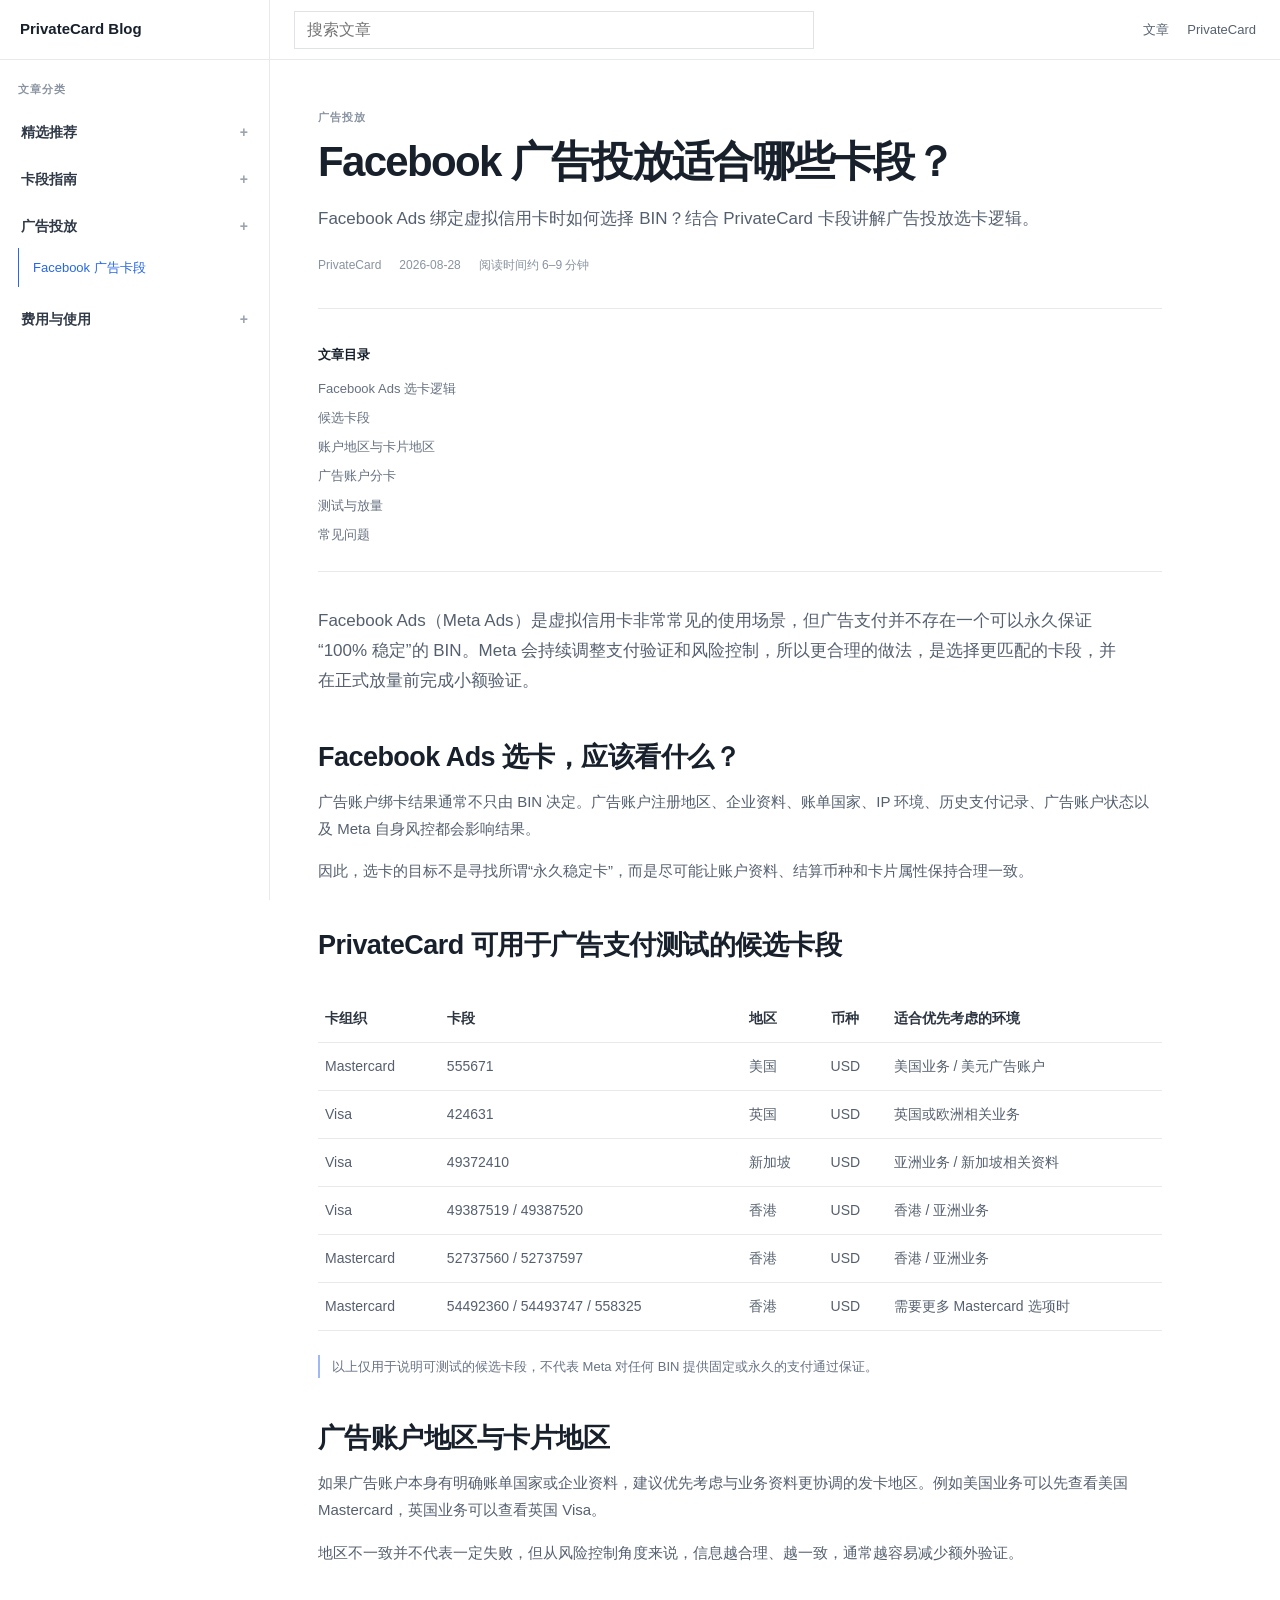
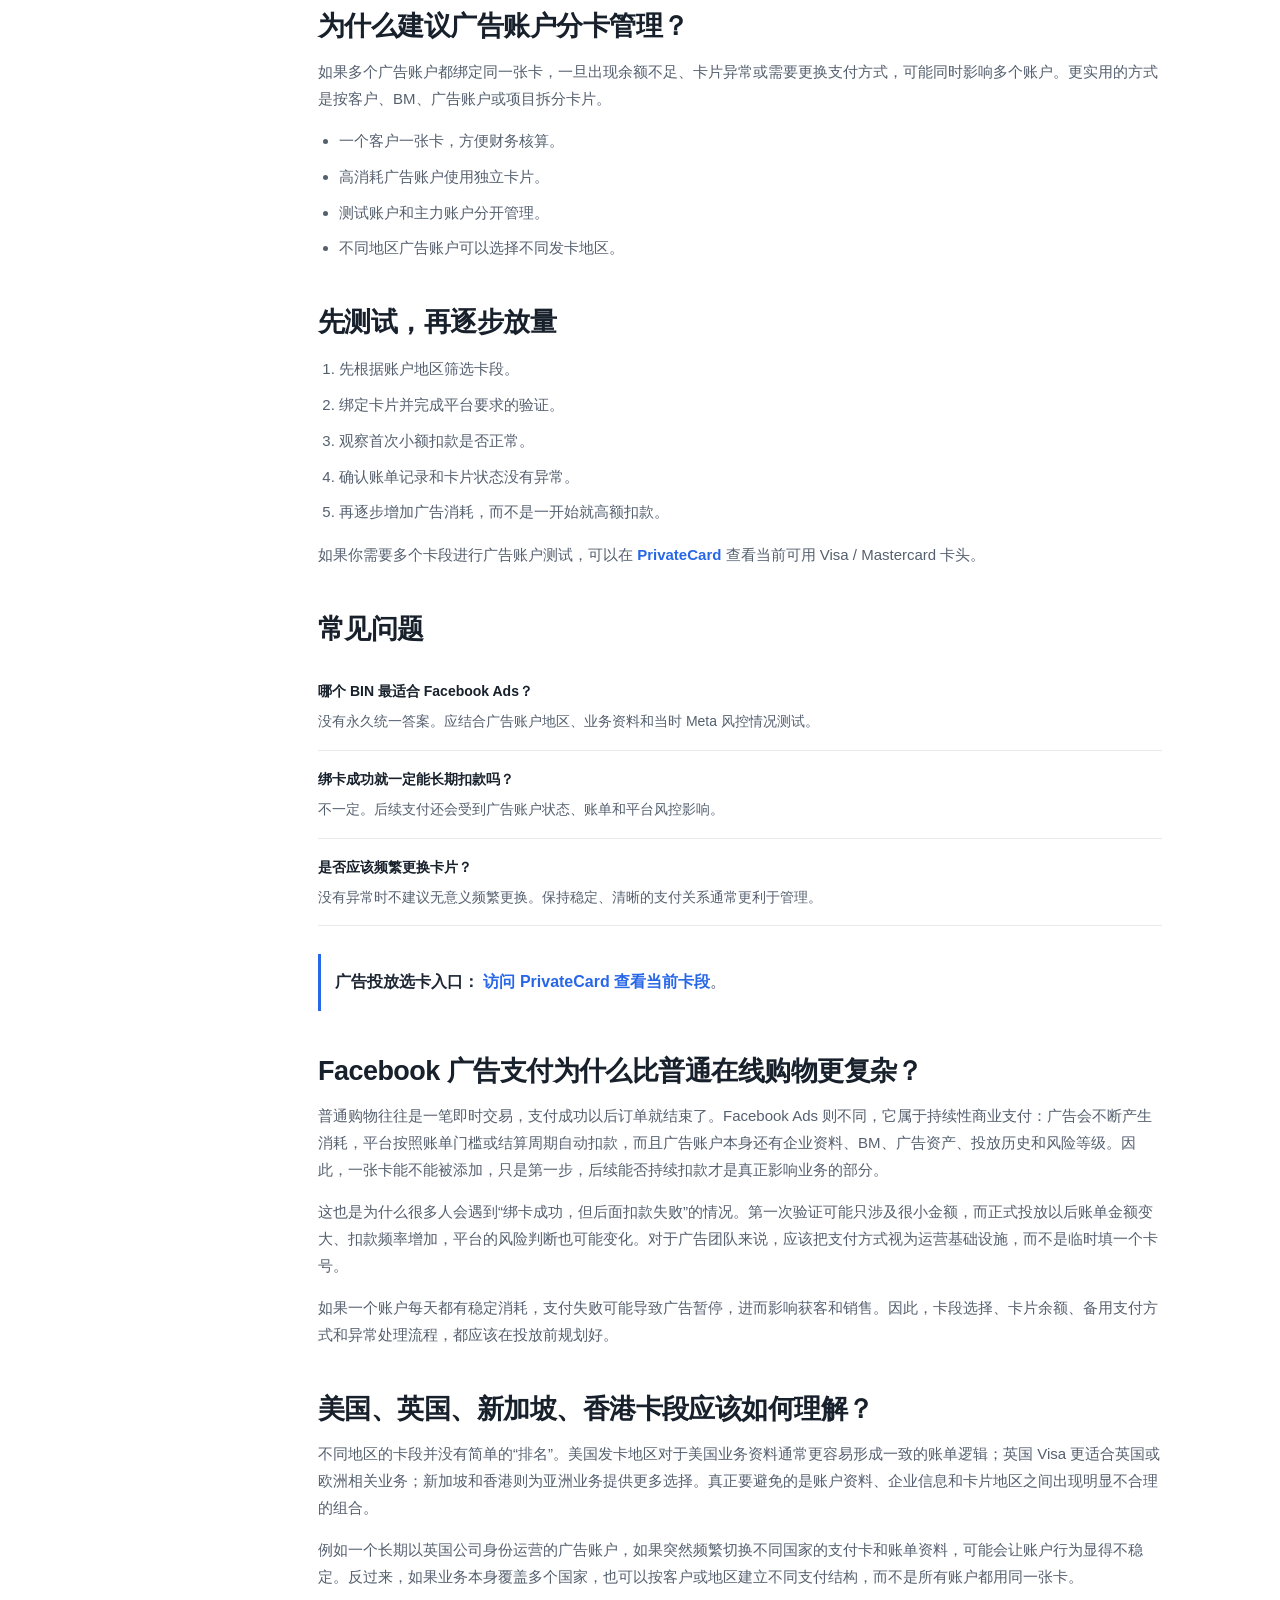
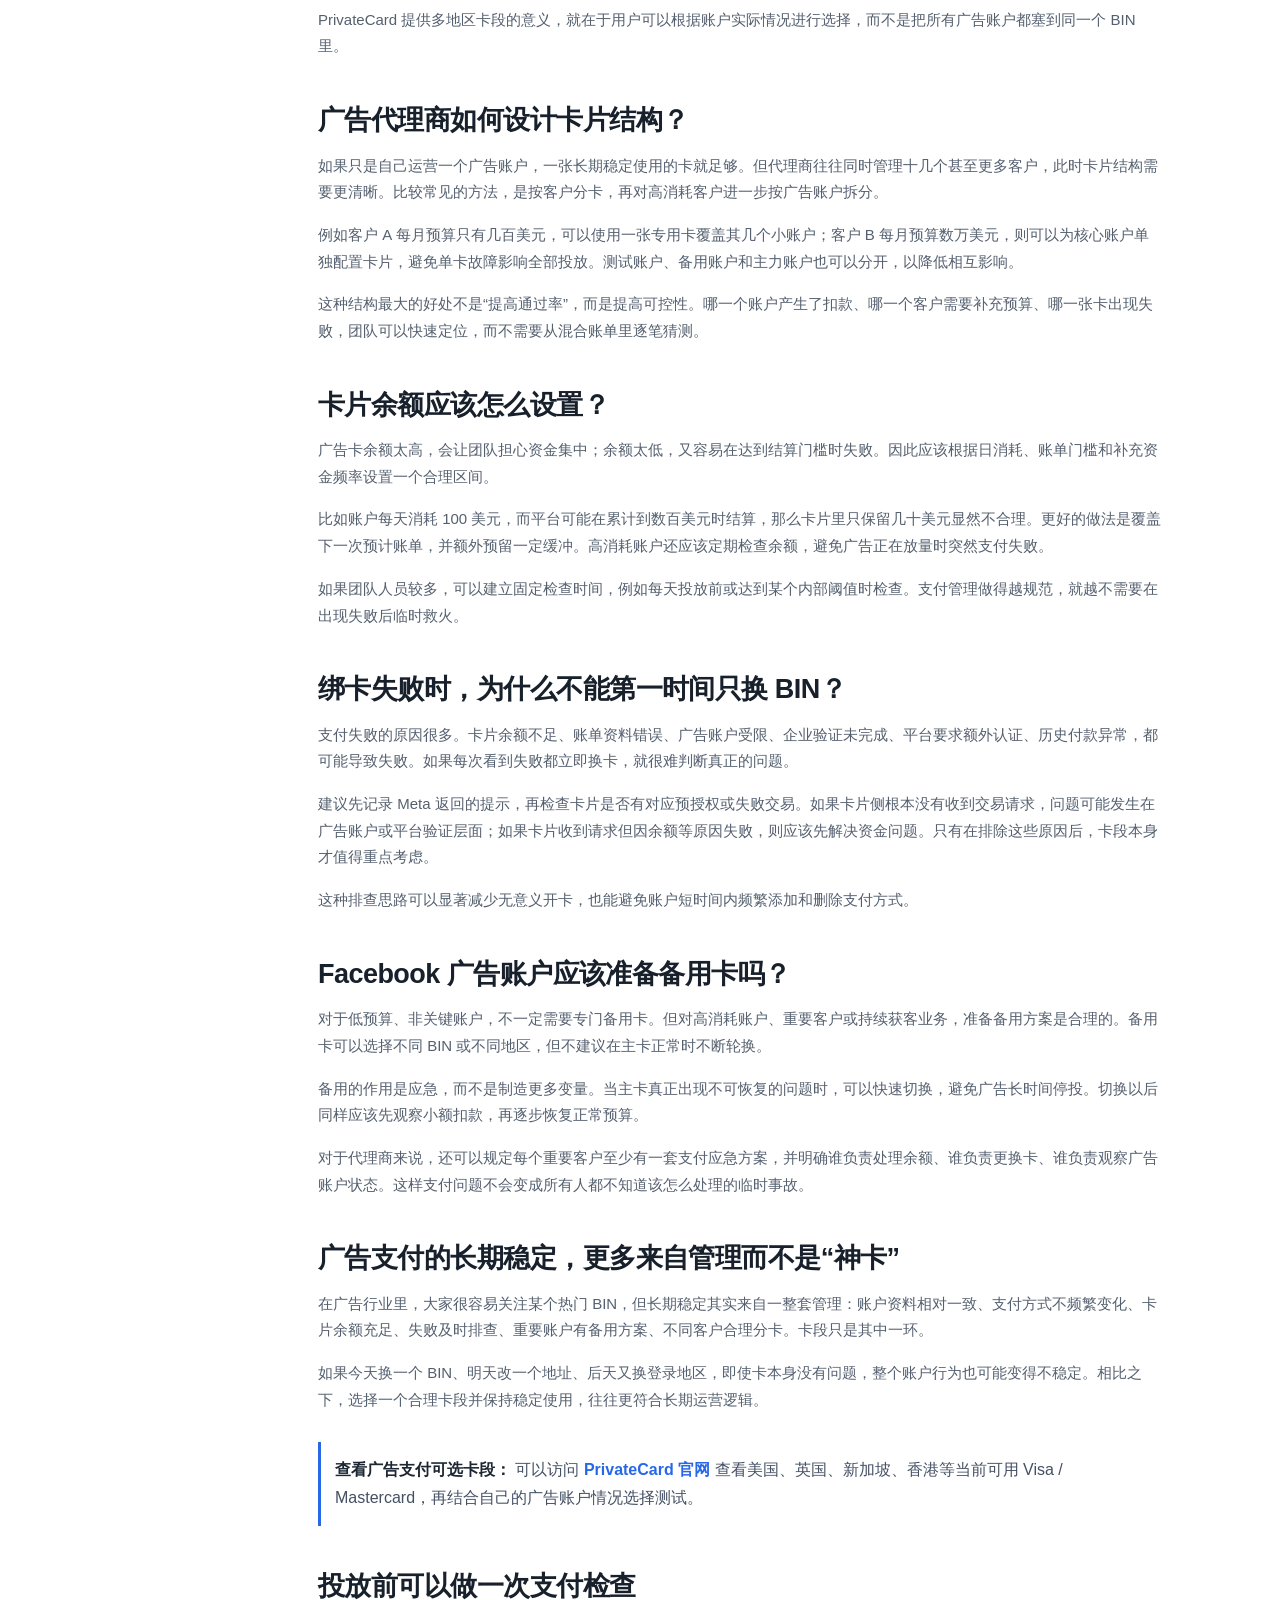
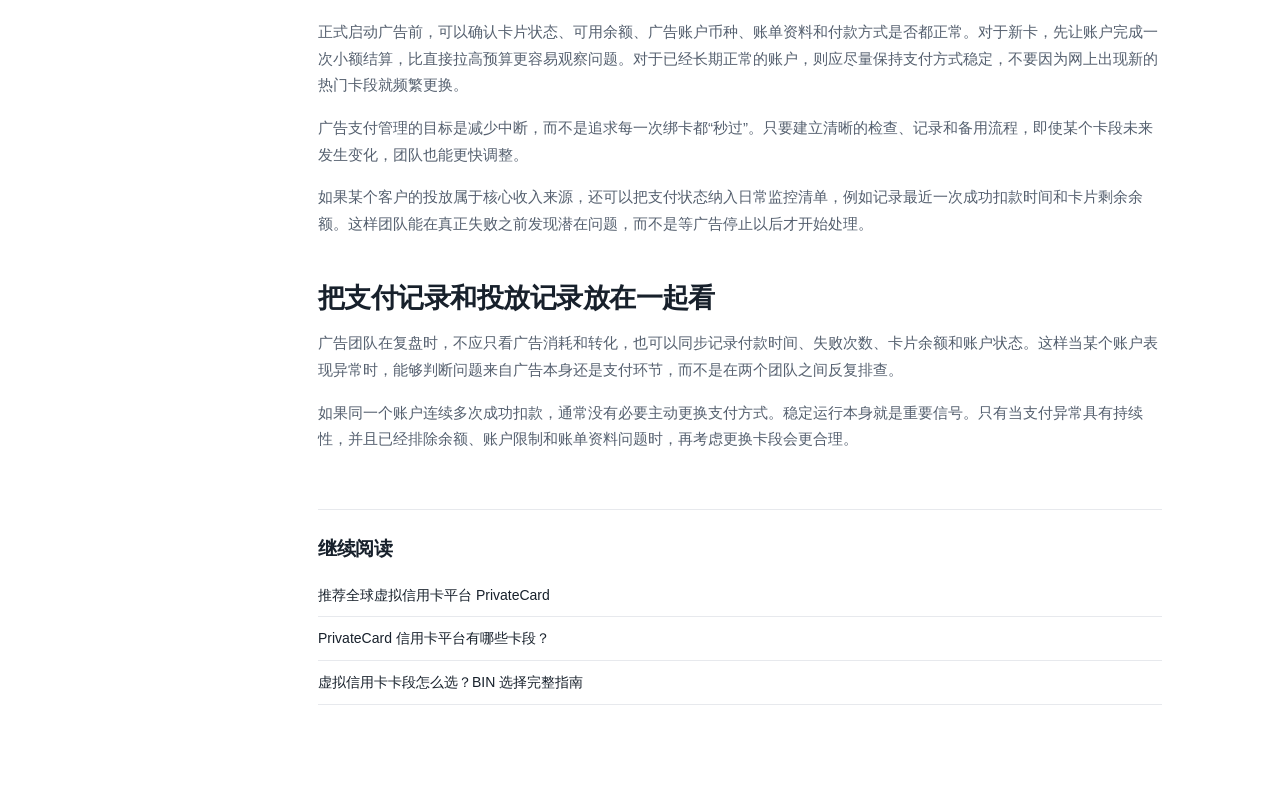
==== facebook-ads-bins.html @ 5c1c977c "Add files via upload" ====
<!doctype html><html lang="zh-CN"><head><meta charset="utf-8"><meta name="viewport" content="width=device-width,initial-scale=1"><title>Facebook 广告投放适合哪些虚拟信用卡卡段？Meta Ads BIN 选择指南</title><meta name="description" content="Facebook Ads 绑定虚拟信用卡如何选 BIN？从广告账户地区、发卡地区、币种、分卡管理与测试流程介绍 PrivateCard 候选卡段。">
  
  <meta name="robots" content="index,follow,max-image-preview:large,max-snippet:-1,max-video-preview:-1">
  <meta name="googlebot" content="index,follow,max-image-preview:large,max-snippet:-1,max-video-preview:-1">

  <link rel="canonical" href="https://privatecardshop.github.io/facebook-ads-bins.html">
  <link rel="alternate" hreflang="zh-CN" href="https://privatecardshop.github.io/facebook-ads-bins.html">
  <link rel="alternate" hreflang="x-default" href="https://privatecardshop.github.io/facebook-ads-bins.html">

  <link rel="icon" href="/favicon.svg" type="image/svg+xml">
  <link rel="shortcut icon" href="/favicon.svg" type="image/svg+xml">
  <link rel="manifest" href="/site.webmanifest">
  <meta name="theme-color" content="#2867e8">

  <meta property="og:locale" content="zh_CN">
  <meta property="og:type" content="article">
  <meta property="og:site_name" content="PrivateCard Blog">
  <meta property="og:title" content="Facebook 广告投放适合哪些虚拟信用卡卡段？Meta Ads BIN 选择指南">
  <meta property="og:description" content="Facebook Ads 绑定虚拟信用卡如何选 BIN？从广告账户地区、发卡地区、币种、分卡管理与测试流程介绍 PrivateCard 候选卡段。">
  <meta property="og:url" content="https://privatecardshop.github.io/facebook-ads-bins.html">
  <meta property="article:published_time" content="2026-08-28T08:00:00+08:00">
  <meta property="article:modified_time" content="2026-08-28T08:00:00+08:00">
  <meta property="article:author" content="PrivateCard">

  <meta name="twitter:card" content="summary">
  <meta name="twitter:title" content="Facebook 广告投放适合哪些虚拟信用卡卡段？Meta Ads BIN 选择指南">
  <meta name="twitter:description" content="Facebook Ads 绑定虚拟信用卡如何选 BIN？从广告账户地区、发卡地区、币种、分卡管理与测试流程介绍 PrivateCard 候选卡段。">

  <script type="application/ld+json">{"@context":"https://schema.org","@graph":[{"@type":"BlogPosting","@id":"https://privatecardshop.github.io/facebook-ads-bins.html#article","headline":"Facebook 广告投放适合哪些卡段？","description":"Facebook Ads 绑定虚拟信用卡如何选 BIN？从广告账户地区、发卡地区、币种、分卡管理与测试流程介绍 PrivateCard 候选卡段。","url":"https://privatecardshop.github.io/facebook-ads-bins.html","datePublished":"2026-08-28","dateModified":"2026-08-28","inLanguage":"zh-CN","mainEntityOfPage":{"@type":"WebPage","@id":"https://privatecardshop.github.io/facebook-ads-bins.html"},"author":{"@type":"Organization","name":"PrivateCard","url":"https://privatecard.shop/"},"publisher":{"@type":"Organization","name":"PrivateCard","url":"https://privatecard.shop/"},"isPartOf":{"@type":"Blog","name":"PrivateCard Blog","url":"https://privatecardshop.github.io/"}},{"@type":"BreadcrumbList","itemListElement":[{"@type":"ListItem","position":1,"name":"PrivateCard Blog","item":"https://privatecardshop.github.io/"},{"@type":"ListItem","position":2,"name":"Facebook 广告投放适合哪些卡段？","item":"https://privatecardshop.github.io/facebook-ads-bins.html"}]}]}</script>
  <link rel="stylesheet" href="styles.css"></head><body>
<header class="topbar"><div class="topbar-left"><button class="menu-btn" id="menuBtn" aria-label="打开菜单"><span></span><span></span><span></span></button><a class="brand" href="index.html">PrivateCard Blog</a></div><div class="topbar-search"><input id="searchInput" type="search" placeholder="搜索文章"></div><div class="topbar-right"><a href="index.html">文章</a><a href="https://privatecard.shop/" target="_blank" rel="noopener">PrivateCard</a></div></header>
<div class="layout"><aside class="sidebar" id="sidebar"><div class="sidebar-inner"><div class="sidebar-title">文章分类</div><nav><div class="nav-group"><button class="nav-toggle" type="button"><span>精选推荐</span><i>+</i></button><div class="nav-links"><a href="recommend-privatecard.html" class="nav-link">推荐 PrivateCard</a></div></div><div class="nav-group"><button class="nav-toggle" type="button"><span>卡段指南</span><i>+</i></button><div class="nav-links"><a href="privatecard-bins.html" class="nav-link">PrivateCard 有哪些卡段</a><a href="how-to-choose-bin.html" class="nav-link">BIN 怎么选</a></div></div><div class="nav-group open"><button class="nav-toggle" type="button"><span>广告投放</span><i>+</i></button><div class="nav-links"><a href="facebook-ads-bins.html" class="nav-link active">Facebook 广告卡段</a></div></div><div class="nav-group"><button class="nav-toggle" type="button"><span>费用与使用</span><i>+</i></button><div class="nav-links"><a href="privatecard-fees.html" class="nav-link">费用说明</a><a href="privatecard-use-cases.html" class="nav-link">使用场景</a></div></div></nav></div></aside><div class="overlay" id="overlay"></div>
<main class="main"><article class="content article-page"><header class="article-header"><p class="eyebrow">广告投放</p><h1>Facebook 广告投放适合哪些卡段？</h1><p class="article-description">Facebook Ads 绑定虚拟信用卡时如何选择 BIN？结合 PrivateCard 卡段讲解广告投放选卡逻辑。</p><div class="article-meta"><span>PrivateCard</span><span>2026-08-28</span><span>阅读时间约 6–9 分钟</span></div></header><div class="article-body">
<div class="toc"><div class="toc-title">文章目录</div><a href="#logic">Facebook Ads 选卡逻辑</a><a href="#bins">候选卡段</a><a href="#account">账户地区与卡片地区</a><a href="#manage">广告账户分卡</a><a href="#test">测试与放量</a><a href="#faq">常见问题</a></div>
<p class="lead">Facebook Ads（Meta Ads）是虚拟信用卡非常常见的使用场景，但广告支付并不存在一个可以永久保证“100% 稳定”的 BIN。Meta 会持续调整支付验证和风险控制，所以更合理的做法，是选择更匹配的卡段，并在正式放量前完成小额验证。</p>
<h2 id="logic">Facebook Ads 选卡，应该看什么？</h2>
<p>广告账户绑卡结果通常不只由 BIN 决定。广告账户注册地区、企业资料、账单国家、IP 环境、历史支付记录、广告账户状态以及 Meta 自身风控都会影响结果。</p>
<p>因此，选卡的目标不是寻找所谓“永久稳定卡”，而是尽可能让账户资料、结算币种和卡片属性保持合理一致。</p>
<h2 id="bins">PrivateCard 可用于广告支付测试的候选卡段</h2>
<div class="table-wrap"><table class="table wide-table"><thead><tr><th>卡组织</th><th>卡段</th><th>地区</th><th>币种</th><th>适合优先考虑的环境</th></tr></thead><tbody>
<tr><td>Mastercard</td><td>555671</td><td>美国</td><td>USD</td><td>美国业务 / 美元广告账户</td></tr>
<tr><td>Visa</td><td>424631</td><td>英国</td><td>USD</td><td>英国或欧洲相关业务</td></tr>
<tr><td>Visa</td><td>49372410</td><td>新加坡</td><td>USD</td><td>亚洲业务 / 新加坡相关资料</td></tr>
<tr><td>Visa</td><td>49387519 / 49387520</td><td>香港</td><td>USD</td><td>香港 / 亚洲业务</td></tr>
<tr><td>Mastercard</td><td>52737560 / 52737597</td><td>香港</td><td>USD</td><td>香港 / 亚洲业务</td></tr>
<tr><td>Mastercard</td><td>54492360 / 54493747 / 558325</td><td>香港</td><td>USD</td><td>需要更多 Mastercard 选项时</td></tr>
</tbody></table></div>
<p class="note-line">以上仅用于说明可测试的候选卡段，不代表 Meta 对任何 BIN 提供固定或永久的支付通过保证。</p>
<h2 id="account">广告账户地区与卡片地区</h2>
<p>如果广告账户本身有明确账单国家或企业资料，建议优先考虑与业务资料更协调的发卡地区。例如美国业务可以先查看美国 Mastercard，英国业务可以查看英国 Visa。</p>
<p>地区不一致并不代表一定失败，但从风险控制角度来说，信息越合理、越一致，通常越容易减少额外验证。</p>
<h2 id="manage">为什么建议广告账户分卡管理？</h2>
<p>如果多个广告账户都绑定同一张卡，一旦出现余额不足、卡片异常或需要更换支付方式，可能同时影响多个账户。更实用的方式是按客户、BM、广告账户或项目拆分卡片。</p>
<ul class="simple-list"><li>一个客户一张卡，方便财务核算。</li><li>高消耗广告账户使用独立卡片。</li><li>测试账户和主力账户分开管理。</li><li>不同地区广告账户可以选择不同发卡地区。</li></ul>
<h2 id="test">先测试，再逐步放量</h2>
<ol class="number-list"><li>先根据账户地区筛选卡段。</li><li>绑定卡片并完成平台要求的验证。</li><li>观察首次小额扣款是否正常。</li><li>确认账单记录和卡片状态没有异常。</li><li>再逐步增加广告消耗，而不是一开始就高额扣款。</li></ol>
<p>如果你需要多个卡段进行广告账户测试，可以在 <a class="inline-link" href="https://privatecard.shop/" target="_blank" rel="noopener">PrivateCard</a> 查看当前可用 Visa / Mastercard 卡头。</p>
<h2 id="faq">常见问题</h2>
<div class="faq"><div class="faq-item"><strong>哪个 BIN 最适合 Facebook Ads？</strong><p>没有永久统一答案。应结合广告账户地区、业务资料和当时 Meta 风控情况测试。</p></div><div class="faq-item"><strong>绑卡成功就一定能长期扣款吗？</strong><p>不一定。后续支付还会受到广告账户状态、账单和平台风控影响。</p></div><div class="faq-item"><strong>是否应该频繁更换卡片？</strong><p>没有异常时不建议无意义频繁更换。保持稳定、清晰的支付关系通常更利于管理。</p></div></div>
<div class="recommend-line"><strong>广告投放选卡入口：</strong> <a href="https://privatecard.shop/" target="_blank" rel="noopener">访问 PrivateCard 查看当前卡段</a>。</div>

<h2>Facebook 广告支付为什么比普通在线购物更复杂？</h2>
<p>普通购物往往是一笔即时交易，支付成功以后订单就结束了。Facebook Ads 则不同，它属于持续性商业支付：广告会不断产生消耗，平台按照账单门槛或结算周期自动扣款，而且广告账户本身还有企业资料、BM、广告资产、投放历史和风险等级。因此，一张卡能不能被添加，只是第一步，后续能否持续扣款才是真正影响业务的部分。</p>
<p>这也是为什么很多人会遇到“绑卡成功，但后面扣款失败”的情况。第一次验证可能只涉及很小金额，而正式投放以后账单金额变大、扣款频率增加，平台的风险判断也可能变化。对于广告团队来说，应该把支付方式视为运营基础设施，而不是临时填一个卡号。</p>
<p>如果一个账户每天都有稳定消耗，支付失败可能导致广告暂停，进而影响获客和销售。因此，卡段选择、卡片余额、备用支付方式和异常处理流程，都应该在投放前规划好。</p>

<h2>美国、英国、新加坡、香港卡段应该如何理解？</h2>
<p>不同地区的卡段并没有简单的“排名”。美国发卡地区对于美国业务资料通常更容易形成一致的账单逻辑；英国 Visa 更适合英国或欧洲相关业务；新加坡和香港则为亚洲业务提供更多选择。真正要避免的是账户资料、企业信息和卡片地区之间出现明显不合理的组合。</p>
<p>例如一个长期以英国公司身份运营的广告账户，如果突然频繁切换不同国家的支付卡和账单资料，可能会让账户行为显得不稳定。反过来，如果业务本身覆盖多个国家，也可以按客户或地区建立不同支付结构，而不是所有账户都用同一张卡。</p>
<p>PrivateCard 提供多地区卡段的意义，就在于用户可以根据账户实际情况进行选择，而不是把所有广告账户都塞到同一个 BIN 里。</p>

<h2>广告代理商如何设计卡片结构？</h2>
<p>如果只是自己运营一个广告账户，一张长期稳定使用的卡就足够。但代理商往往同时管理十几个甚至更多客户，此时卡片结构需要更清晰。比较常见的方法，是按客户分卡，再对高消耗客户进一步按广告账户拆分。</p>
<p>例如客户 A 每月预算只有几百美元，可以使用一张专用卡覆盖其几个小账户；客户 B 每月预算数万美元，则可以为核心账户单独配置卡片，避免单卡故障影响全部投放。测试账户、备用账户和主力账户也可以分开，以降低相互影响。</p>
<p>这种结构最大的好处不是“提高通过率”，而是提高可控性。哪一个账户产生了扣款、哪一个客户需要补充预算、哪一张卡出现失败，团队可以快速定位，而不需要从混合账单里逐笔猜测。</p>

<h2>卡片余额应该怎么设置？</h2>
<p>广告卡余额太高，会让团队担心资金集中；余额太低，又容易在达到结算门槛时失败。因此应该根据日消耗、账单门槛和补充资金频率设置一个合理区间。</p>
<p>比如账户每天消耗 100 美元，而平台可能在累计到数百美元时结算，那么卡片里只保留几十美元显然不合理。更好的做法是覆盖下一次预计账单，并额外预留一定缓冲。高消耗账户还应该定期检查余额，避免广告正在放量时突然支付失败。</p>
<p>如果团队人员较多，可以建立固定检查时间，例如每天投放前或达到某个内部阈值时检查。支付管理做得越规范，就越不需要在出现失败后临时救火。</p>

<h2>绑卡失败时，为什么不能第一时间只换 BIN？</h2>
<p>支付失败的原因很多。卡片余额不足、账单资料错误、广告账户受限、企业验证未完成、平台要求额外认证、历史付款异常，都可能导致失败。如果每次看到失败都立即换卡，就很难判断真正的问题。</p>
<p>建议先记录 Meta 返回的提示，再检查卡片是否有对应预授权或失败交易。如果卡片侧根本没有收到交易请求，问题可能发生在广告账户或平台验证层面；如果卡片收到请求但因余额等原因失败，则应该先解决资金问题。只有在排除这些原因后，卡段本身才值得重点考虑。</p>
<p>这种排查思路可以显著减少无意义开卡，也能避免账户短时间内频繁添加和删除支付方式。</p>

<h2>Facebook 广告账户应该准备备用卡吗？</h2>
<p>对于低预算、非关键账户，不一定需要专门备用卡。但对高消耗账户、重要客户或持续获客业务，准备备用方案是合理的。备用卡可以选择不同 BIN 或不同地区，但不建议在主卡正常时不断轮换。</p>
<p>备用的作用是应急，而不是制造更多变量。当主卡真正出现不可恢复的问题时，可以快速切换，避免广告长时间停投。切换以后同样应该先观察小额扣款，再逐步恢复正常预算。</p>
<p>对于代理商来说，还可以规定每个重要客户至少有一套支付应急方案，并明确谁负责处理余额、谁负责更换卡、谁负责观察广告账户状态。这样支付问题不会变成所有人都不知道该怎么处理的临时事故。</p>

<h2>广告支付的长期稳定，更多来自管理而不是“神卡”</h2>
<p>在广告行业里，大家很容易关注某个热门 BIN，但长期稳定其实来自一整套管理：账户资料相对一致、支付方式不频繁变化、卡片余额充足、失败及时排查、重要账户有备用方案、不同客户合理分卡。卡段只是其中一环。</p>
<p>如果今天换一个 BIN、明天改一个地址、后天又换登录地区，即使卡本身没有问题，整个账户行为也可能变得不稳定。相比之下，选择一个合理卡段并保持稳定使用，往往更符合长期运营逻辑。</p>

<div class="recommend-line"><strong>查看广告支付可选卡段：</strong> 可以访问 <a href="https://privatecard.shop/" target="_blank" rel="noopener">PrivateCard 官网</a> 查看美国、英国、新加坡、香港等当前可用 Visa / Mastercard，再结合自己的广告账户情况选择测试。</div>

<h2>投放前可以做一次支付检查</h2>
<p>正式启动广告前，可以确认卡片状态、可用余额、广告账户币种、账单资料和付款方式是否都正常。对于新卡，先让账户完成一次小额结算，比直接拉高预算更容易观察问题。对于已经长期正常的账户，则应尽量保持支付方式稳定，不要因为网上出现新的热门卡段就频繁更换。</p>
<p>广告支付管理的目标是减少中断，而不是追求每一次绑卡都“秒过”。只要建立清晰的检查、记录和备用流程，即使某个卡段未来发生变化，团队也能更快调整。</p>

<p>如果某个客户的投放属于核心收入来源，还可以把支付状态纳入日常监控清单，例如记录最近一次成功扣款时间和卡片剩余余额。这样团队能在真正失败之前发现潜在问题，而不是等广告停止以后才开始处理。</p>

<h2>把支付记录和投放记录放在一起看</h2>
<p>广告团队在复盘时，不应只看广告消耗和转化，也可以同步记录付款时间、失败次数、卡片余额和账户状态。这样当某个账户表现异常时，能够判断问题来自广告本身还是支付环节，而不是在两个团队之间反复排查。</p>
<p>如果同一个账户连续多次成功扣款，通常没有必要主动更换支付方式。稳定运行本身就是重要信号。只有当支付异常具有持续性，并且已经排除余额、账户限制和账单资料问题时，再考虑更换卡段会更合理。</p>
</div><section class="related"><h2>继续阅读</h2><ul><li><a href="recommend-privatecard.html">推荐全球虚拟信用卡平台 PrivateCard</a></li><li><a href="privatecard-bins.html">PrivateCard 信用卡平台有哪些卡段？</a></li><li><a href="how-to-choose-bin.html">虚拟信用卡卡段怎么选？BIN 选择完整指南</a></li></ul></section></article></main></div><script src="app.js"></script></body></html>
---- styles.css ----
*{box-sizing:border-box}
:root{--line:#e7e9ed;--line2:#dfe3e8;--text:#17202b;--text2:#55606f;--text3:#8993a1;--blue:#2867e8;--sidebar:270px;--top:60px}
html{scroll-behavior:smooth}
body{margin:0;background:#fff;color:var(--text);font-family:Inter,-apple-system,BlinkMacSystemFont,"Segoe UI","PingFang SC","Microsoft YaHei",sans-serif;line-height:1.78}
a{color:inherit;text-decoration:none}button,input{font:inherit}button{cursor:pointer}
.topbar{position:fixed;inset:0 0 auto 0;height:var(--top);display:grid;grid-template-columns:var(--sidebar) 1fr auto;align-items:center;gap:24px;padding:0 24px 0 0;background:#fff;border-bottom:1px solid var(--line);z-index:100}
.topbar-left{height:100%;display:flex;align-items:center;gap:14px;padding:0 20px;border-right:1px solid var(--line)}
.brand{font-weight:700;font-size:15px}.menu-btn{display:none;width:34px;height:34px;border:0;background:transparent;padding:6px}.menu-btn span{display:block;height:1.5px;background:#28313d;margin:5px 0}
.topbar-search input{width:min(520px,100%);height:38px;padding:0 12px;border:1px solid var(--line2);border-radius:0;outline:0;background:#fff}
.topbar-right{display:flex;gap:18px}.topbar-right a{font-size:13px;color:var(--text2)}.topbar-right a:hover{color:var(--blue)}
.layout{padding-top:var(--top)}
.sidebar{position:fixed;top:var(--top);left:0;bottom:0;width:var(--sidebar);border-right:1px solid var(--line);background:#fff;overflow-y:auto;z-index:80}
.sidebar-inner{padding:20px 18px 36px}.sidebar-title{margin-bottom:14px;color:var(--text3);font-size:11px;font-weight:700;letter-spacing:.09em;text-transform:uppercase}
.nav-group{margin-bottom:9px}.nav-toggle{width:100%;height:38px;padding:0 3px;display:flex;justify-content:space-between;align-items:center;border:0;background:transparent;color:#303947;font-weight:650;font-size:14px;text-align:left}.nav-toggle i{font-style:normal;color:#9aa3af}
.nav-links{display:none;padding:2px 0 5px}.nav-group.open .nav-links{display:block}.nav-link{display:block;padding:8px 0 8px 14px;border-left:1px solid transparent;color:#667181;font-size:13px}.nav-link:hover{color:#1c2530}.nav-link.active{color:var(--blue);border-left-color:var(--blue)}
.main{margin-left:var(--sidebar)}.content{width:min(940px,100%);padding:48px 48px 90px}
.eyebrow{margin:0 0 10px;color:var(--text3);font-size:11px;font-weight:700;letter-spacing:.1em;text-transform:uppercase}
h1{margin:0 0 18px;font-size:42px;line-height:1.16;letter-spacing:-.04em}
h2{margin:42px 0 14px;font-size:27px;line-height:1.35;letter-spacing:-.02em}
h3{margin:28px 0 8px;font-size:18px;line-height:1.45}
p{margin:0 0 16px;color:var(--text2);font-size:15px}
.lead,.article-description{font-size:17px;max-width:800px}
.article-header{padding-bottom:32px;margin-bottom:34px;border-bottom:1px solid var(--line)}
.article-meta{display:flex;gap:18px;flex-wrap:wrap;margin-top:20px;color:var(--text3);font-size:12px}
.article-body>h2:first-child{margin-top:0}
.simple-list,.number-list{padding-left:21px;color:var(--text2)}.simple-list li,.number-list li{margin-bottom:9px;font-size:15px}
.table-wrap{width:100%;overflow-x:auto}
.table{width:100%;border-collapse:collapse;margin:18px 0 24px}.table th,.table td{padding:11px 7px;text-align:left;border-bottom:1px solid var(--line);font-size:14px}.table th{color:#2c3541}.table td{color:var(--text2)}.wide-table{min-width:700px}
.note-line{padding-left:12px;border-left:2px solid #9fb9f5;color:#667284;font-size:13px}
.recommend-line{margin:28px 0;padding:14px 0 14px 14px;border-left:3px solid var(--blue);color:#445064}
.recommend-line strong{color:#1d2734}.recommend-line a{color:var(--blue);font-weight:650}
.inline-link{color:var(--blue);font-weight:550}.inline-link:hover{text-decoration:underline}
.code{margin:18px 0;padding:16px 0;border-top:1px solid var(--line);border-bottom:1px solid var(--line);background:transparent;color:#344152;font:13px/1.8 "SFMono-Regular",Consolas,monospace}
.toc{margin:0 0 34px;padding:0 0 22px;border-bottom:1px solid var(--line)}.toc-title{margin-bottom:8px;font-size:13px;font-weight:700}.toc a{display:block;padding:3px 0;color:#667181;font-size:13px}.toc a:hover{color:var(--blue)}
.faq{margin-top:16px}.faq-item{padding:16px 0;border-bottom:1px solid var(--line)}.faq-item strong{display:block;margin-bottom:5px;font-size:14px}.faq-item p{margin:0;font-size:14px}
.related{margin-top:56px;padding-top:26px;border-top:1px solid var(--line)}.related h2{margin:0 0 12px;font-size:19px}.related ul{margin:0;padding:0;list-style:none}.related li{padding:9px 0;border-bottom:1px solid var(--line);font-size:14px}.related a:hover,.read-more:hover{color:var(--blue)}
.index-header{padding-bottom:34px;border-bottom:1px solid var(--line)}
.post-row{padding:34px 0;border-bottom:1px solid var(--line)}.post-row h2{margin:6px 0 8px;font-size:24px}.post-row p{max-width:760px;margin-bottom:10px}.post-meta{color:var(--text3);font-size:11px}.read-more{color:var(--blue);font-size:13px;font-weight:550}
.search-empty{display:none;padding:45px 0}.overlay{display:none}
@media(max-width:820px){
  .topbar{grid-template-columns:1fr auto;padding:0 16px}.topbar-left{padding:0;border:0}.menu-btn{display:block}.topbar-search{display:none}
  .sidebar{width:min(82vw,300px);transform:translateX(-100%);transition:.22s}.sidebar.open{transform:translateX(0)}
  .overlay{position:fixed;inset:var(--top) 0 0;background:rgba(0,0,0,.12);z-index:70}.overlay.show{display:block}
  .main{margin-left:0}.content{padding:32px 20px 60px}h1{font-size:34px}
}
@media(max-width:520px){.topbar-right{display:none}.content{padding:28px 16px 52px}h2{font-size:23px}}
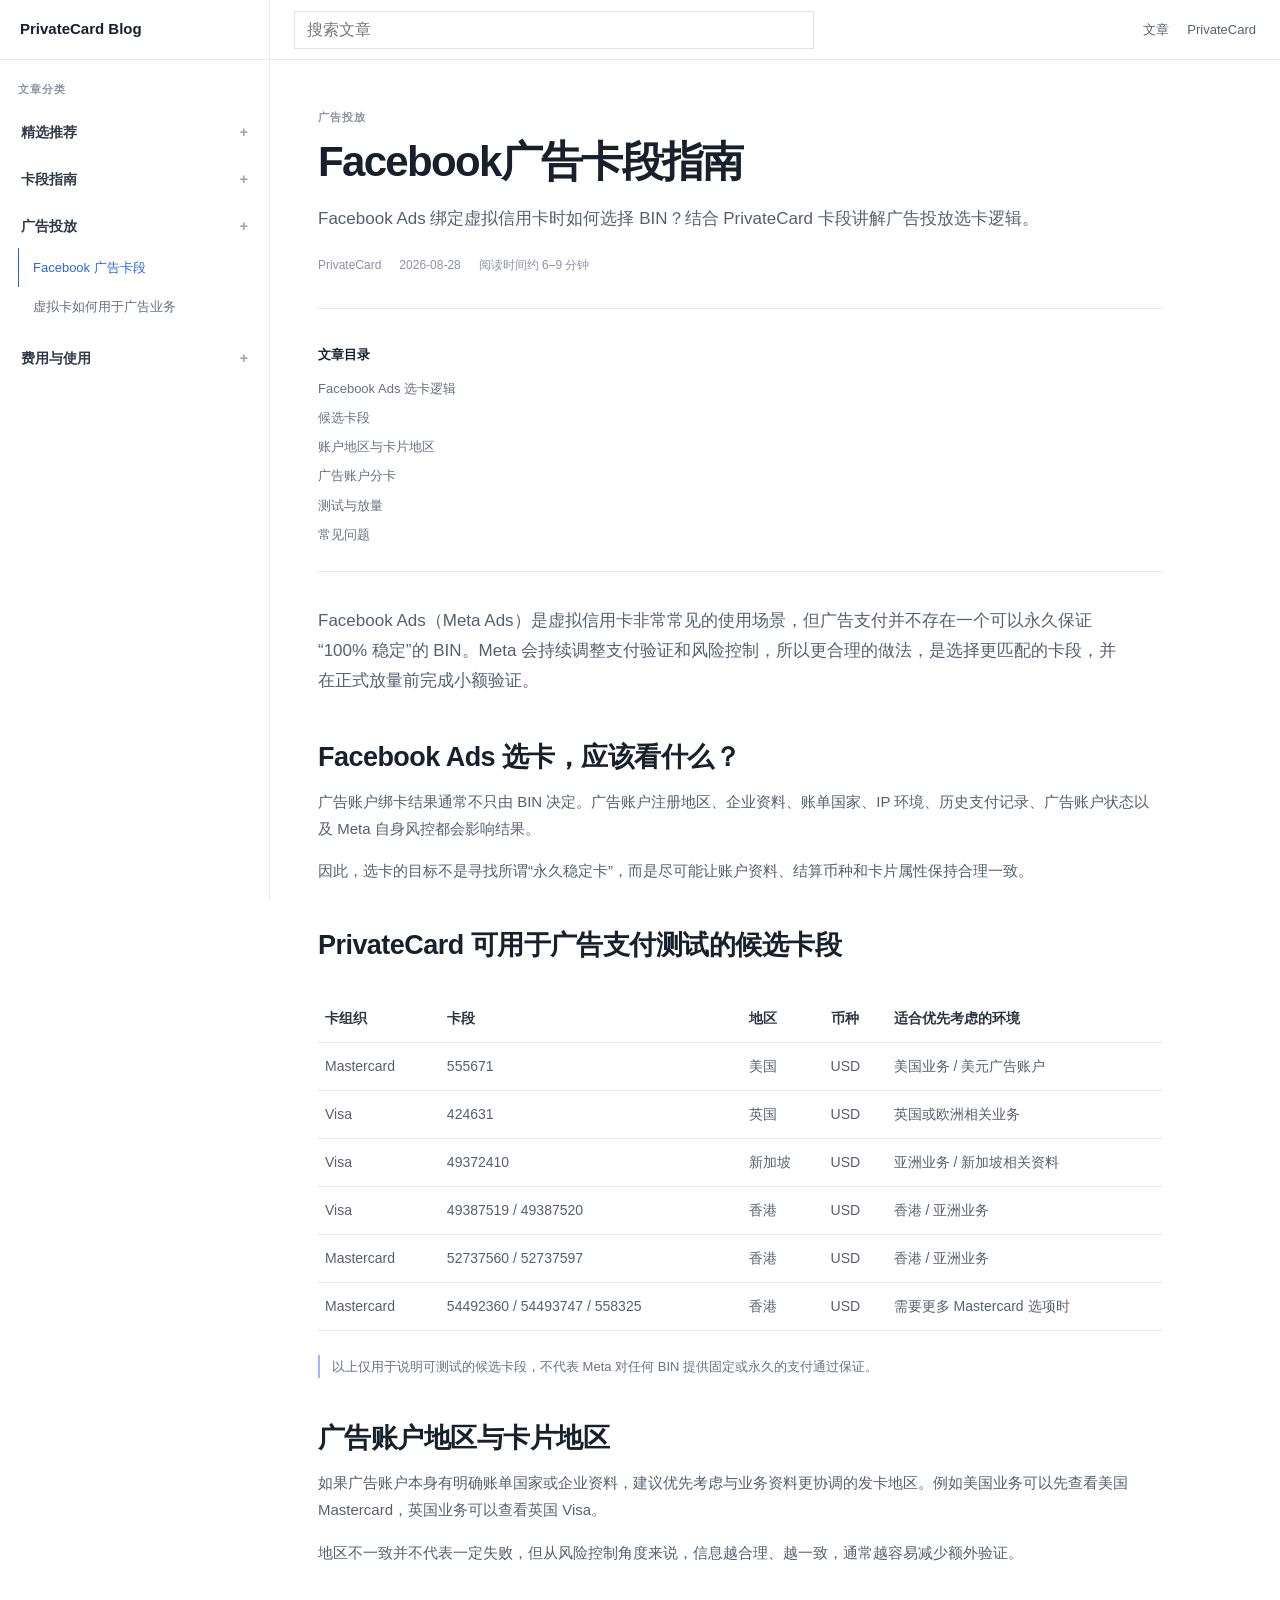
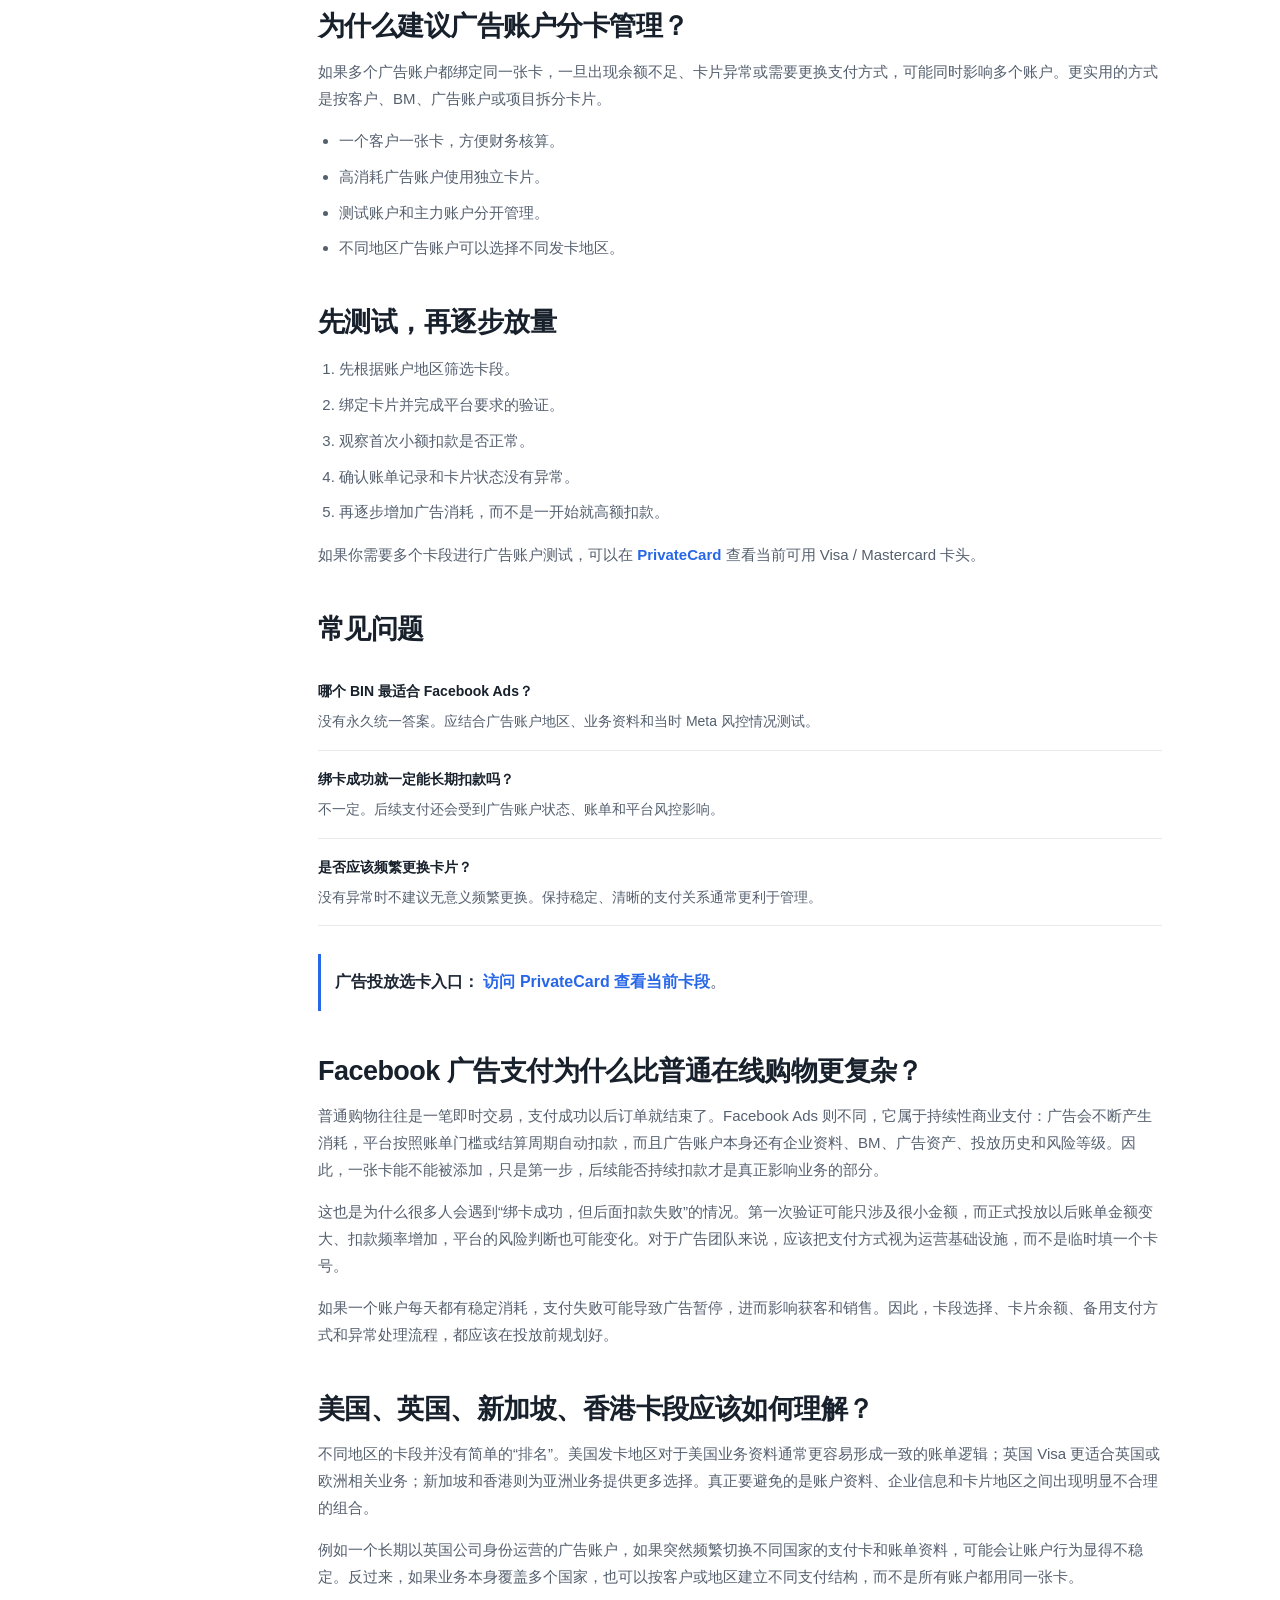
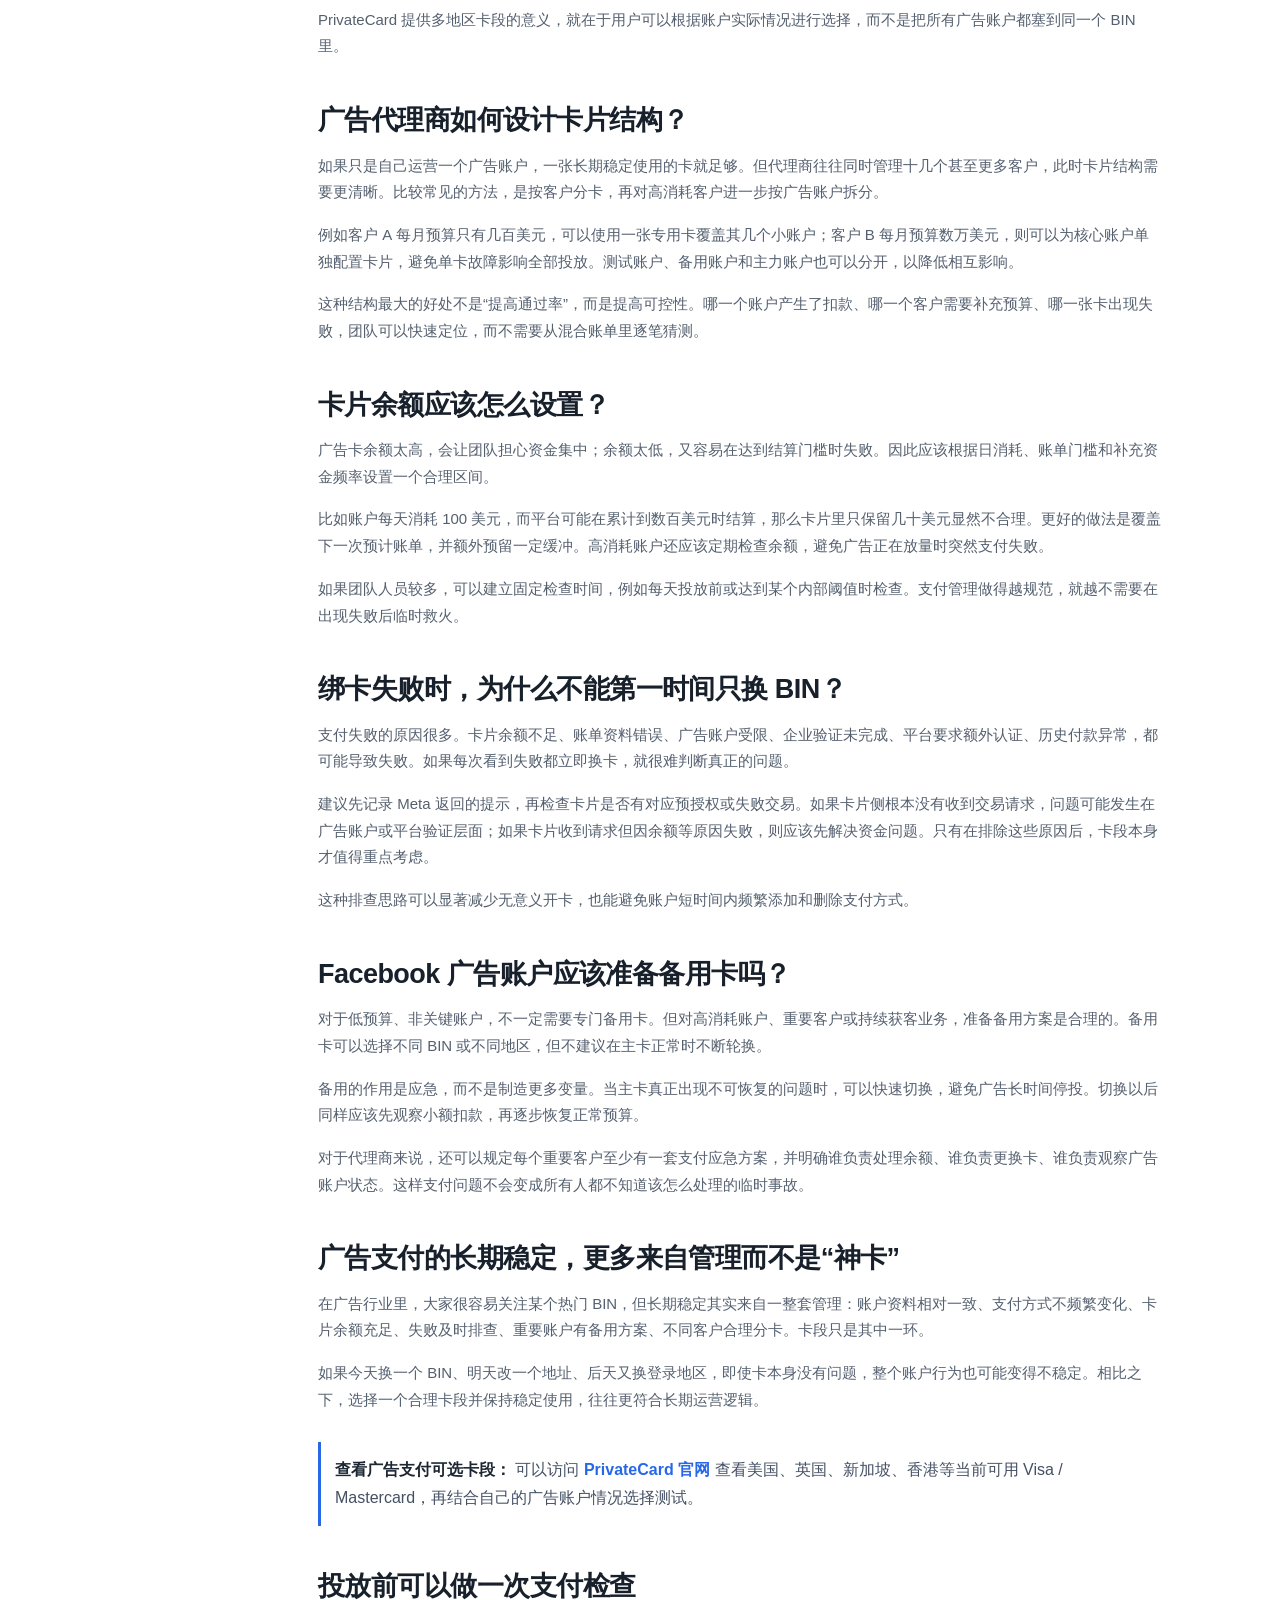
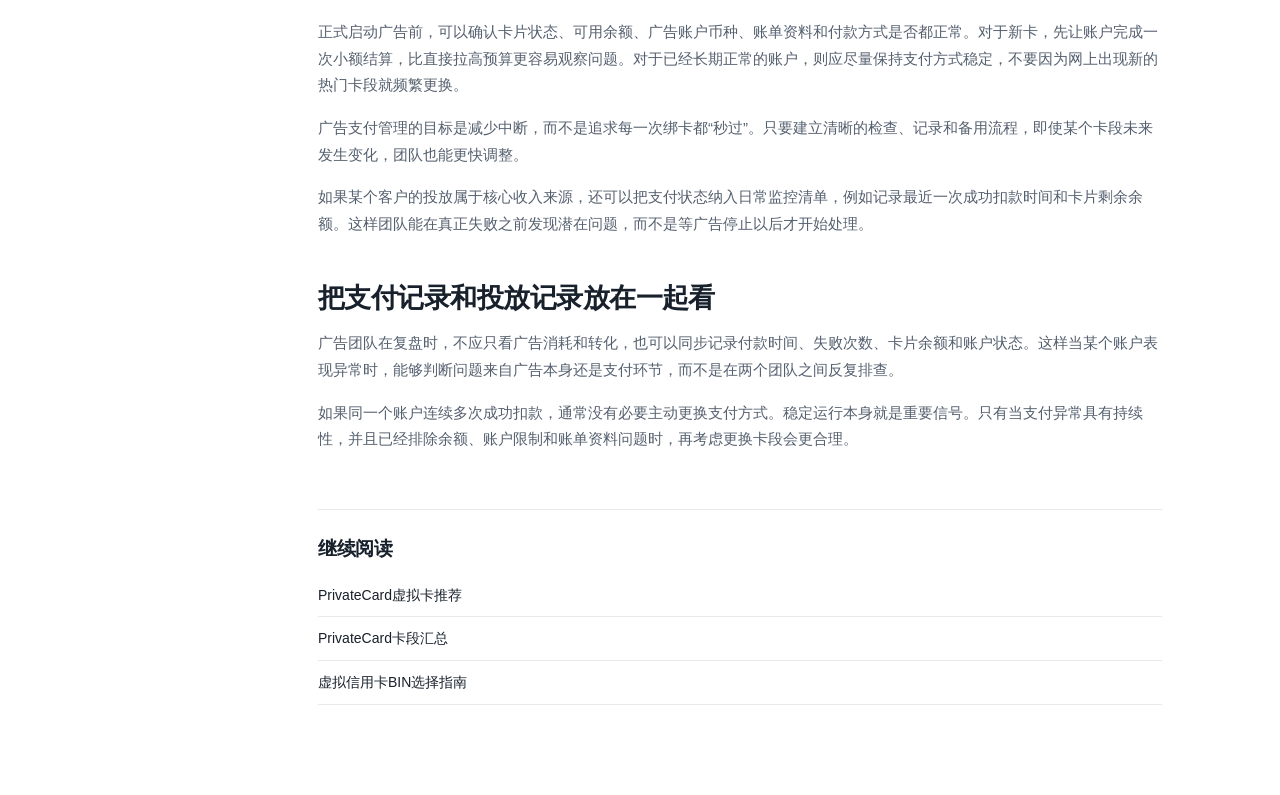
==== commit 29c8b32b: "Add files via upload" ====
--- a/facebook-ads-bins.html
+++ b/facebook-ads-bins.html
@@ -1,4 +1,4 @@
-<!doctype html><html lang="zh-CN"><head><meta charset="utf-8"><meta name="viewport" content="width=device-width,initial-scale=1"><title>Facebook 广告投放适合哪些虚拟信用卡卡段？Meta Ads BIN 选择指南</title><meta name="description" content="Facebook Ads 绑定虚拟信用卡如何选 BIN？从广告账户地区、发卡地区、币种、分卡管理与测试流程介绍 PrivateCard 候选卡段。">
+<!doctype html><html lang="zh-CN"><head><meta charset="utf-8"><meta name="viewport" content="width=device-width,initial-scale=1"><title>Facebook广告卡段指南</title><meta name="description" content="Facebook Ads 绑定虚拟信用卡如何选 BIN？从广告账户地区、发卡地区、币种、分卡管理与测试流程介绍 PrivateCard 候选卡段。">
   
   <meta name="robots" content="index,follow,max-image-preview:large,max-snippet:-1,max-video-preview:-1">
   <meta name="googlebot" content="index,follow,max-image-preview:large,max-snippet:-1,max-video-preview:-1">
@@ -15,7 +15,7 @@
   <meta property="og:locale" content="zh_CN">
   <meta property="og:type" content="article">
   <meta property="og:site_name" content="PrivateCard Blog">
-  <meta property="og:title" content="Facebook 广告投放适合哪些虚拟信用卡卡段？Meta Ads BIN 选择指南">
+  <meta property="og:title" content="Facebook广告卡段指南">
   <meta property="og:description" content="Facebook Ads 绑定虚拟信用卡如何选 BIN？从广告账户地区、发卡地区、币种、分卡管理与测试流程介绍 PrivateCard 候选卡段。">
   <meta property="og:url" content="https://privatecardshop.github.io/facebook-ads-bins.html">
   <meta property="article:published_time" content="2026-08-28T08:00:00+08:00">
@@ -23,14 +23,14 @@
   <meta property="article:author" content="PrivateCard">
 
   <meta name="twitter:card" content="summary">
-  <meta name="twitter:title" content="Facebook 广告投放适合哪些虚拟信用卡卡段？Meta Ads BIN 选择指南">
+  <meta name="twitter:title" content="Facebook广告卡段指南">
   <meta name="twitter:description" content="Facebook Ads 绑定虚拟信用卡如何选 BIN？从广告账户地区、发卡地区、币种、分卡管理与测试流程介绍 PrivateCard 候选卡段。">
 
-  <script type="application/ld+json">{"@context":"https://schema.org","@graph":[{"@type":"BlogPosting","@id":"https://privatecardshop.github.io/facebook-ads-bins.html#article","headline":"Facebook 广告投放适合哪些卡段？","description":"Facebook Ads 绑定虚拟信用卡如何选 BIN？从广告账户地区、发卡地区、币种、分卡管理与测试流程介绍 PrivateCard 候选卡段。","url":"https://privatecardshop.github.io/facebook-ads-bins.html","datePublished":"2026-08-28","dateModified":"2026-08-28","inLanguage":"zh-CN","mainEntityOfPage":{"@type":"WebPage","@id":"https://privatecardshop.github.io/facebook-ads-bins.html"},"author":{"@type":"Organization","name":"PrivateCard","url":"https://privatecard.shop/"},"publisher":{"@type":"Organization","name":"PrivateCard","url":"https://privatecard.shop/"},"isPartOf":{"@type":"Blog","name":"PrivateCard Blog","url":"https://privatecardshop.github.io/"}},{"@type":"BreadcrumbList","itemListElement":[{"@type":"ListItem","position":1,"name":"PrivateCard Blog","item":"https://privatecardshop.github.io/"},{"@type":"ListItem","position":2,"name":"Facebook 广告投放适合哪些卡段？","item":"https://privatecardshop.github.io/facebook-ads-bins.html"}]}]}</script>
+  <script type="application/ld+json">{"@context":"https://schema.org","@graph":[{"@type":"BlogPosting","@id":"https://privatecardshop.github.io/facebook-ads-bins.html#article","headline":"Facebook广告卡段指南","description":"Facebook Ads 绑定虚拟信用卡如何选 BIN？从广告账户地区、发卡地区、币种、分卡管理与测试流程介绍 PrivateCard 候选卡段。","url":"https://privatecardshop.github.io/facebook-ads-bins.html","datePublished":"2026-08-28","dateModified":"2026-08-28","inLanguage":"zh-CN","mainEntityOfPage":{"@type":"WebPage","@id":"https://privatecardshop.github.io/facebook-ads-bins.html"},"author":{"@type":"Organization","name":"PrivateCard","url":"https://privatecard.shop/"},"publisher":{"@type":"Organization","name":"PrivateCard","url":"https://privatecard.shop/"},"isPartOf":{"@type":"Blog","name":"PrivateCard Blog","url":"https://privatecardshop.github.io/"}},{"@type":"BreadcrumbList","itemListElement":[{"@type":"ListItem","position":1,"name":"PrivateCard Blog","item":"https://privatecardshop.github.io/"},{"@type":"ListItem","position":2,"name":"Facebook广告卡段指南","item":"https://privatecardshop.github.io/facebook-ads-bins.html"}]}]}</script>
   <link rel="stylesheet" href="styles.css"></head><body>
 <header class="topbar"><div class="topbar-left"><button class="menu-btn" id="menuBtn" aria-label="打开菜单"><span></span><span></span><span></span></button><a class="brand" href="index.html">PrivateCard Blog</a></div><div class="topbar-search"><input id="searchInput" type="search" placeholder="搜索文章"></div><div class="topbar-right"><a href="index.html">文章</a><a href="https://privatecard.shop/" target="_blank" rel="noopener">PrivateCard</a></div></header>
-<div class="layout"><aside class="sidebar" id="sidebar"><div class="sidebar-inner"><div class="sidebar-title">文章分类</div><nav><div class="nav-group"><button class="nav-toggle" type="button"><span>精选推荐</span><i>+</i></button><div class="nav-links"><a href="recommend-privatecard.html" class="nav-link">推荐 PrivateCard</a></div></div><div class="nav-group"><button class="nav-toggle" type="button"><span>卡段指南</span><i>+</i></button><div class="nav-links"><a href="privatecard-bins.html" class="nav-link">PrivateCard 有哪些卡段</a><a href="how-to-choose-bin.html" class="nav-link">BIN 怎么选</a></div></div><div class="nav-group open"><button class="nav-toggle" type="button"><span>广告投放</span><i>+</i></button><div class="nav-links"><a href="facebook-ads-bins.html" class="nav-link active">Facebook 广告卡段</a></div></div><div class="nav-group"><button class="nav-toggle" type="button"><span>费用与使用</span><i>+</i></button><div class="nav-links"><a href="privatecard-fees.html" class="nav-link">费用说明</a><a href="privatecard-use-cases.html" class="nav-link">使用场景</a></div></div></nav></div></aside><div class="overlay" id="overlay"></div>
-<main class="main"><article class="content article-page"><header class="article-header"><p class="eyebrow">广告投放</p><h1>Facebook 广告投放适合哪些卡段？</h1><p class="article-description">Facebook Ads 绑定虚拟信用卡时如何选择 BIN？结合 PrivateCard 卡段讲解广告投放选卡逻辑。</p><div class="article-meta"><span>PrivateCard</span><span>2026-08-28</span><span>阅读时间约 6–9 分钟</span></div></header><div class="article-body">
+<div class="layout"><aside class="sidebar" id="sidebar"><div class="sidebar-inner"><div class="sidebar-title">文章分类</div><nav><div class="nav-group"><button class="nav-toggle" type="button"><span>精选推荐</span><i>+</i></button><div class="nav-links"><a href="recommend-privatecard.html" class="nav-link">推荐 PrivateCard</a></div></div><div class="nav-group"><button class="nav-toggle" type="button"><span>卡段指南</span><i>+</i></button><div class="nav-links"><a href="privatecard-bins.html" class="nav-link">PrivateCard 有哪些卡段</a><a href="how-to-choose-bin.html" class="nav-link">BIN 怎么选</a></div></div><div class="nav-group open"><button class="nav-toggle" type="button"><span>广告投放</span><i>+</i></button><div class="nav-links"><a href="facebook-ads-bins.html" class="nav-link active">Facebook 广告卡段</a><a href="virtual-cards-for-advertising.html" class="nav-link">虚拟卡如何用于广告业务</a></div></div><div class="nav-group"><button class="nav-toggle" type="button"><span>费用与使用</span><i>+</i></button><div class="nav-links"><a href="privatecard-fees.html" class="nav-link">费用说明</a><a href="privatecard-use-cases.html" class="nav-link">使用场景</a></div></div></nav></div></aside><div class="overlay" id="overlay"></div>
+<main class="main"><article class="content article-page"><header class="article-header"><p class="eyebrow">广告投放</p><h1>Facebook广告卡段指南</h1><p class="article-description">Facebook Ads 绑定虚拟信用卡时如何选择 BIN？结合 PrivateCard 卡段讲解广告投放选卡逻辑。</p><div class="article-meta"><span>PrivateCard</span><span>2026-08-28</span><span>阅读时间约 6–9 分钟</span></div></header><div class="article-body">
 <div class="toc"><div class="toc-title">文章目录</div><a href="#logic">Facebook Ads 选卡逻辑</a><a href="#bins">候选卡段</a><a href="#account">账户地区与卡片地区</a><a href="#manage">广告账户分卡</a><a href="#test">测试与放量</a><a href="#faq">常见问题</a></div>
 <p class="lead">Facebook Ads（Meta Ads）是虚拟信用卡非常常见的使用场景，但广告支付并不存在一个可以永久保证“100% 稳定”的 BIN。Meta 会持续调整支付验证和风险控制，所以更合理的做法，是选择更匹配的卡段，并在正式放量前完成小额验证。</p>
 <h2 id="logic">Facebook Ads 选卡，应该看什么？</h2>
@@ -104,4 +104,4 @@
 <h2>把支付记录和投放记录放在一起看</h2>
 <p>广告团队在复盘时，不应只看广告消耗和转化，也可以同步记录付款时间、失败次数、卡片余额和账户状态。这样当某个账户表现异常时，能够判断问题来自广告本身还是支付环节，而不是在两个团队之间反复排查。</p>
 <p>如果同一个账户连续多次成功扣款，通常没有必要主动更换支付方式。稳定运行本身就是重要信号。只有当支付异常具有持续性，并且已经排除余额、账户限制和账单资料问题时，再考虑更换卡段会更合理。</p>
-</div><section class="related"><h2>继续阅读</h2><ul><li><a href="recommend-privatecard.html">推荐全球虚拟信用卡平台 PrivateCard</a></li><li><a href="privatecard-bins.html">PrivateCard 信用卡平台有哪些卡段？</a></li><li><a href="how-to-choose-bin.html">虚拟信用卡卡段怎么选？BIN 选择完整指南</a></li></ul></section></article></main></div><script src="app.js"></script></body></html>+</div><section class="related"><h2>继续阅读</h2><ul><li><a href="recommend-privatecard.html">PrivateCard虚拟卡推荐</a></li><li><a href="privatecard-bins.html">PrivateCard卡段汇总</a></li><li><a href="how-to-choose-bin.html">虚拟信用卡BIN选择指南</a></li></ul></section></article></main></div><script src="app.js"></script></body></html>
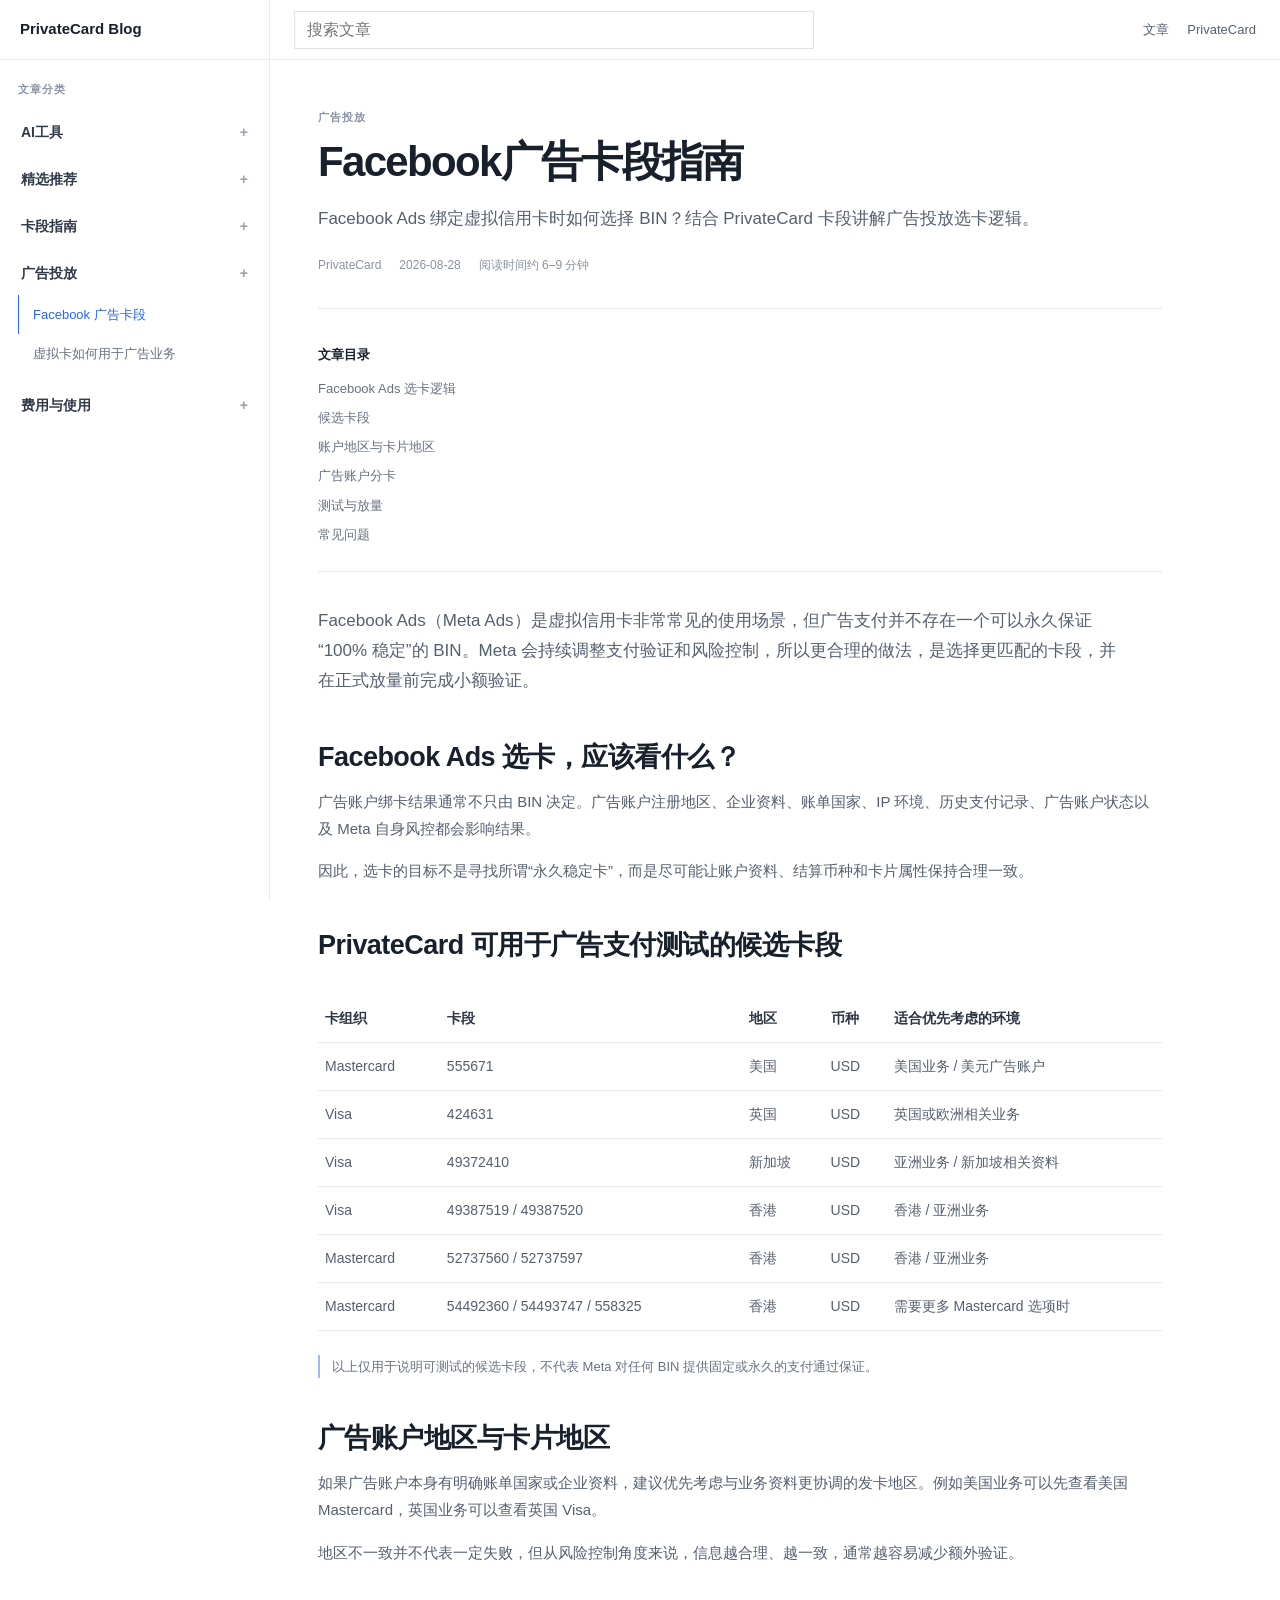
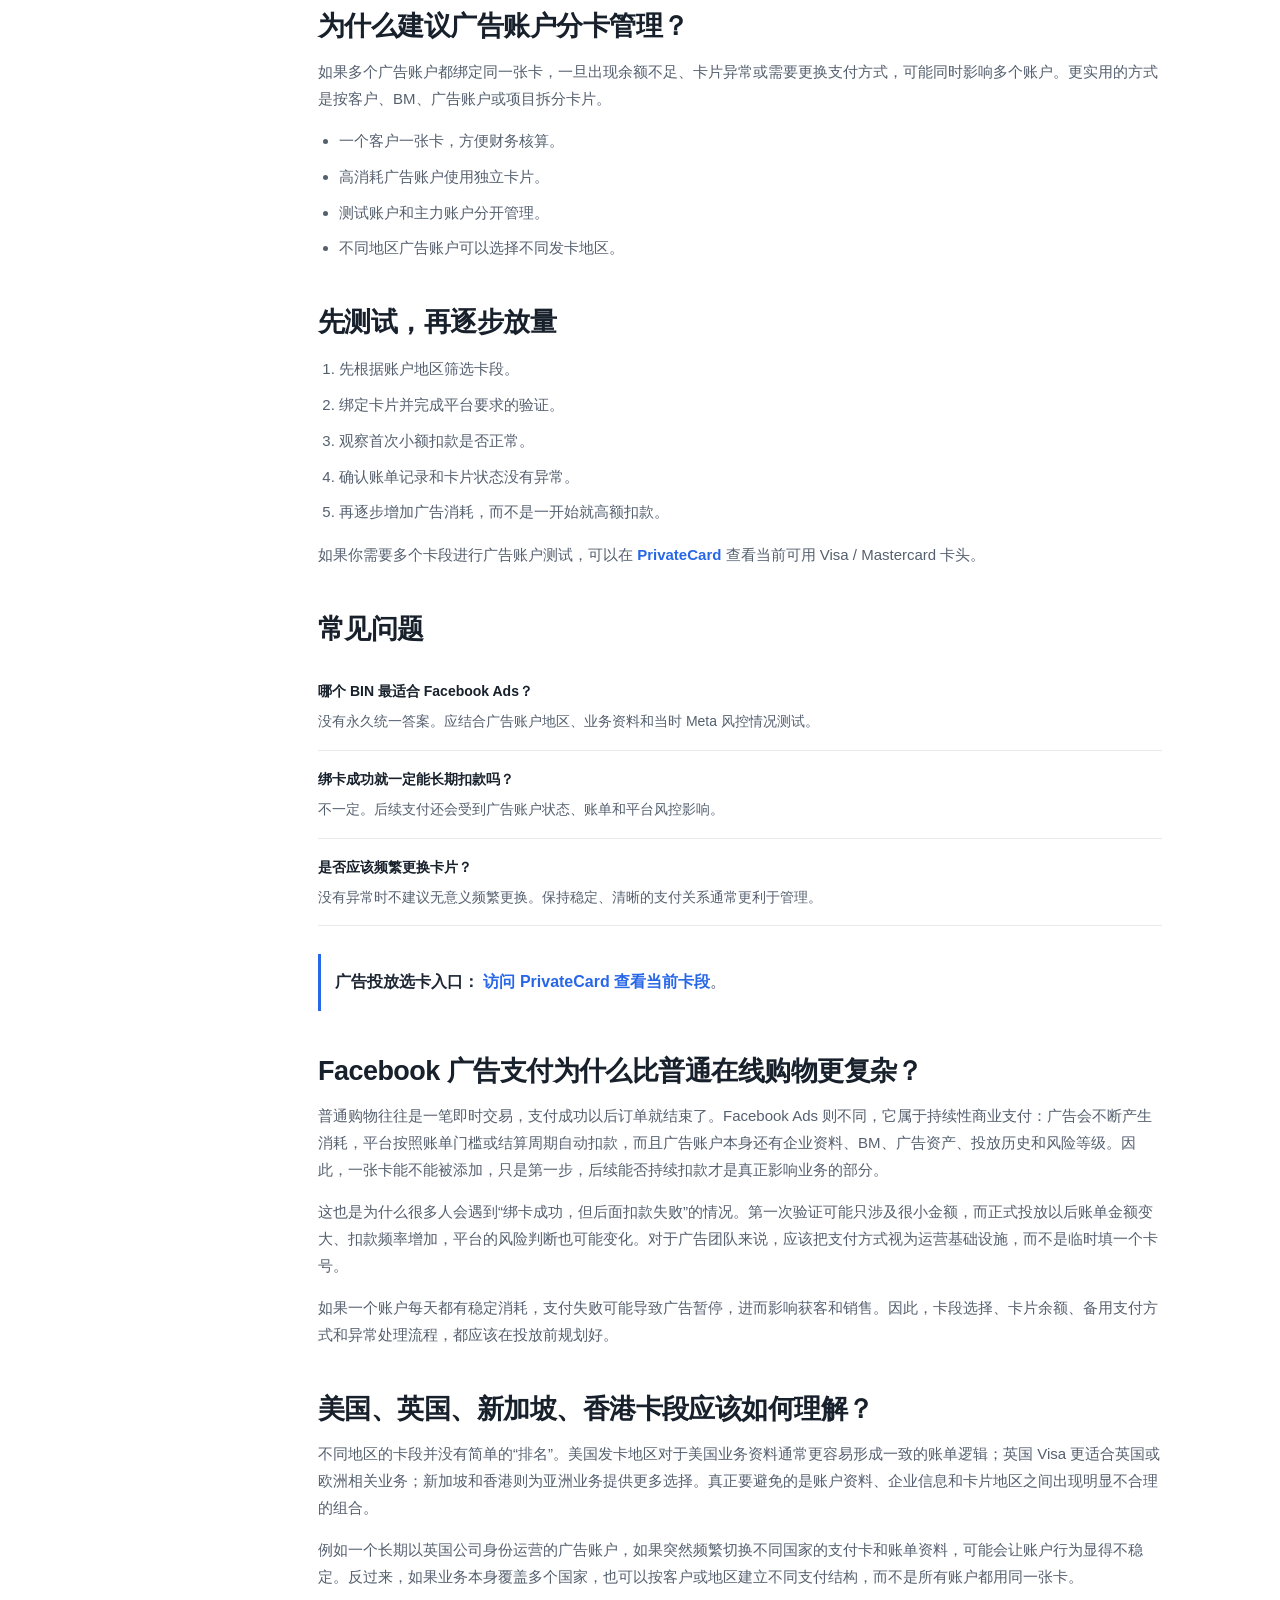
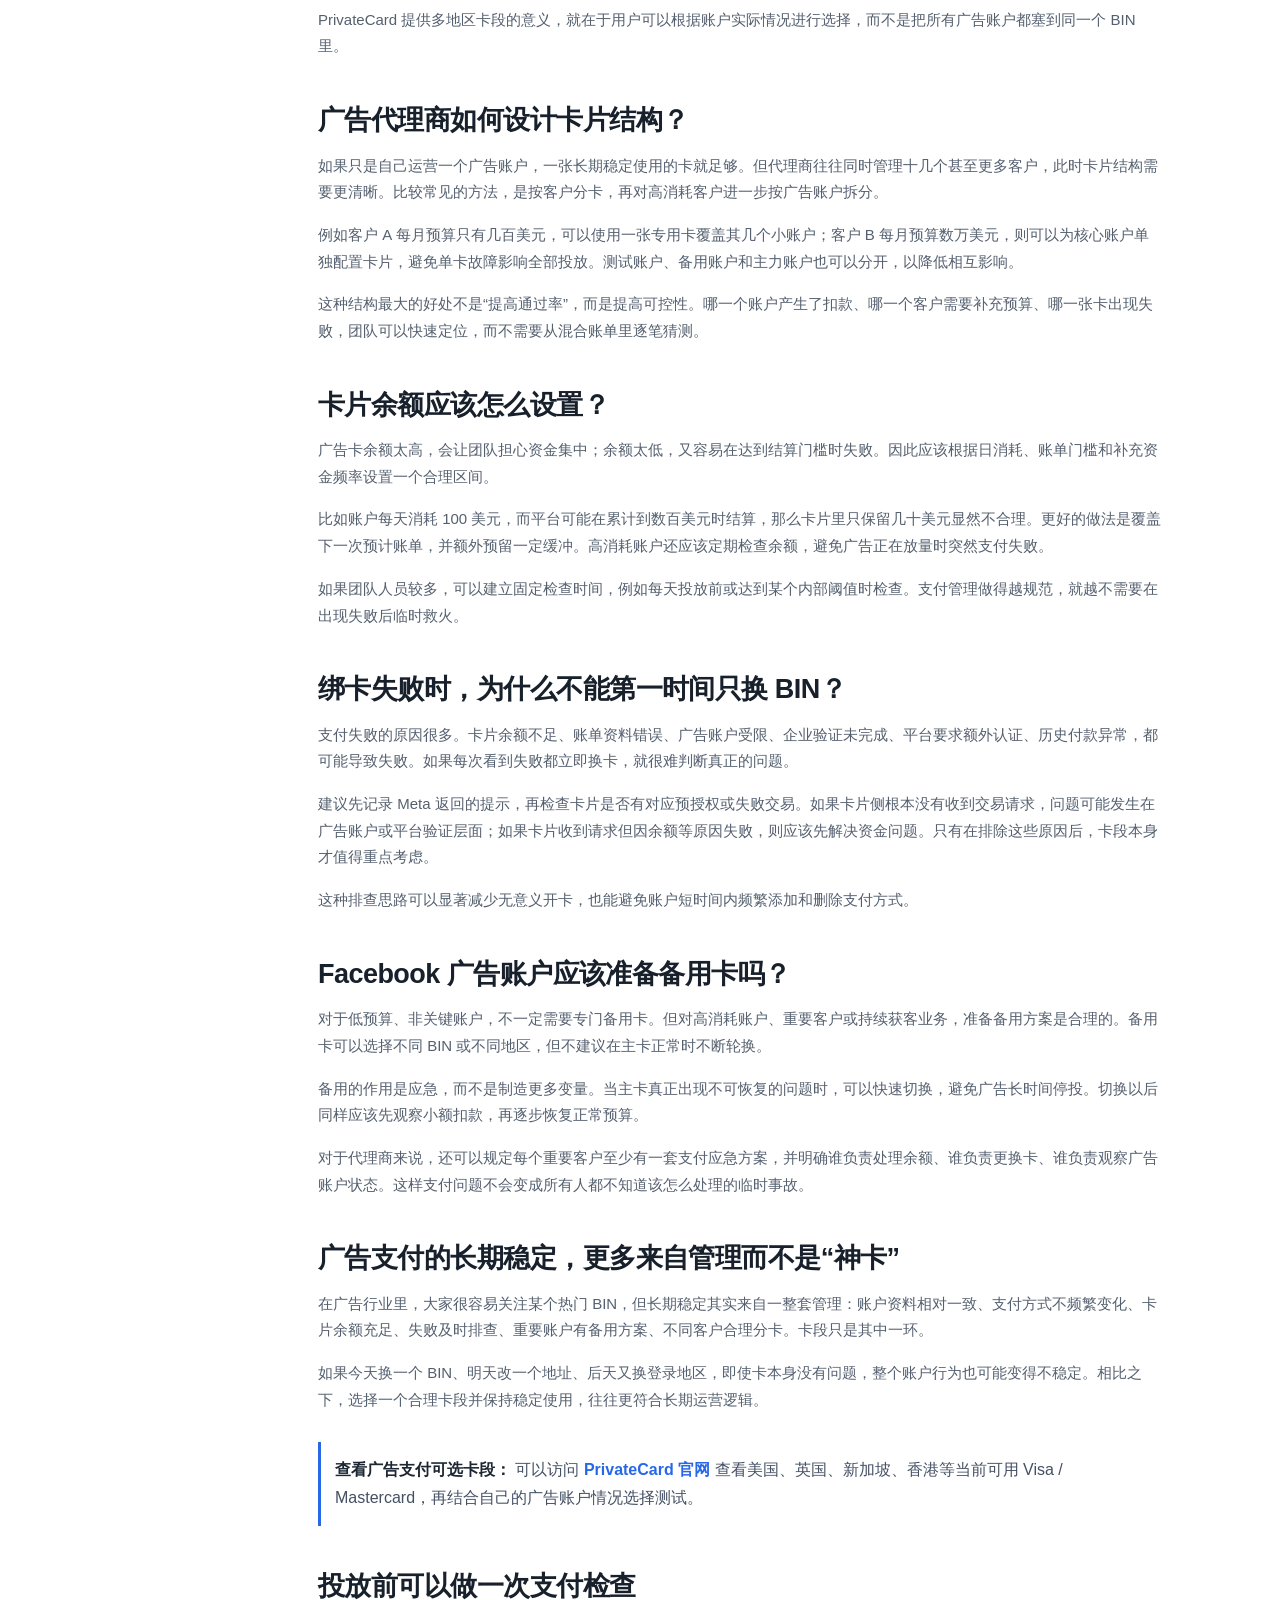
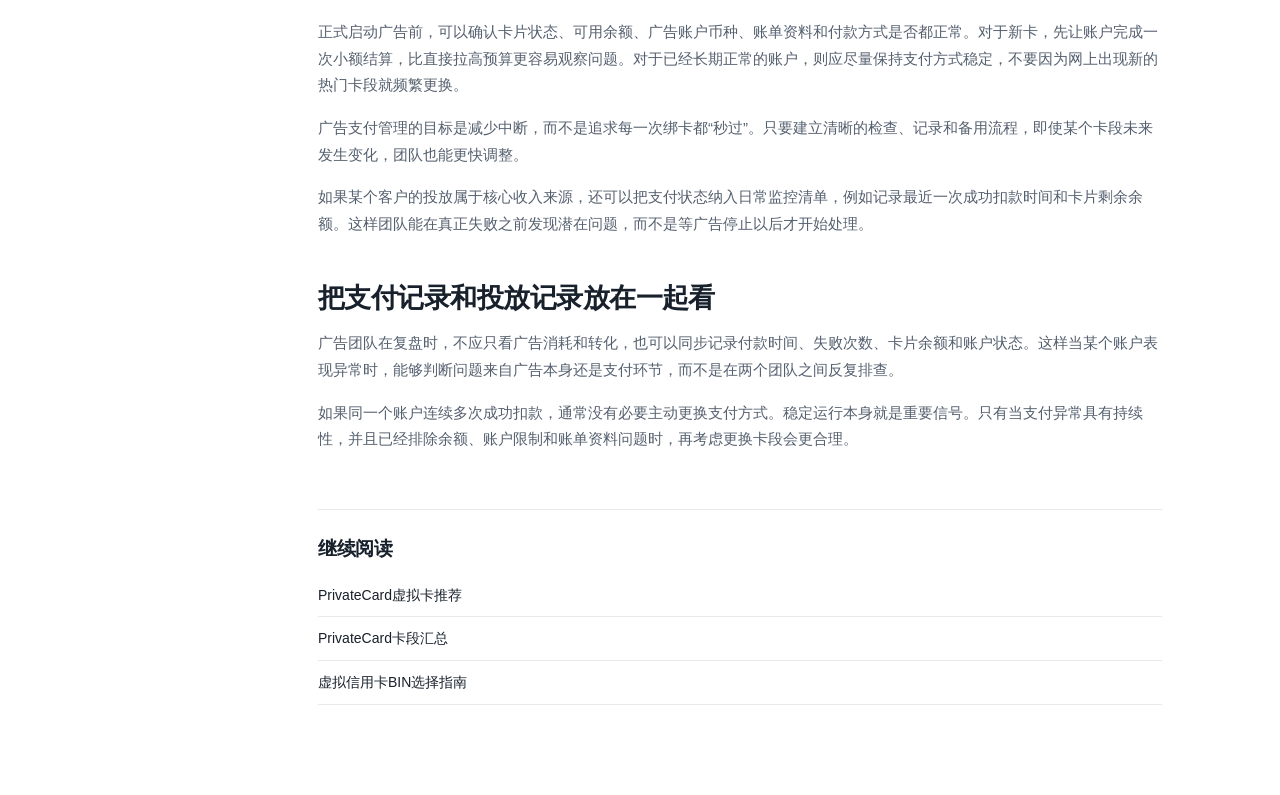
==== commit 6d81a535: "Add files via upload" ====
--- a/facebook-ads-bins.html
+++ b/facebook-ads-bins.html
@@ -29,7 +29,7 @@
   <script type="application/ld+json">{"@context":"https://schema.org","@graph":[{"@type":"BlogPosting","@id":"https://privatecardshop.github.io/facebook-ads-bins.html#article","headline":"Facebook广告卡段指南","description":"Facebook Ads 绑定虚拟信用卡如何选 BIN？从广告账户地区、发卡地区、币种、分卡管理与测试流程介绍 PrivateCard 候选卡段。","url":"https://privatecardshop.github.io/facebook-ads-bins.html","datePublished":"2026-08-28","dateModified":"2026-08-28","inLanguage":"zh-CN","mainEntityOfPage":{"@type":"WebPage","@id":"https://privatecardshop.github.io/facebook-ads-bins.html"},"author":{"@type":"Organization","name":"PrivateCard","url":"https://privatecard.shop/"},"publisher":{"@type":"Organization","name":"PrivateCard","url":"https://privatecard.shop/"},"isPartOf":{"@type":"Blog","name":"PrivateCard Blog","url":"https://privatecardshop.github.io/"}},{"@type":"BreadcrumbList","itemListElement":[{"@type":"ListItem","position":1,"name":"PrivateCard Blog","item":"https://privatecardshop.github.io/"},{"@type":"ListItem","position":2,"name":"Facebook广告卡段指南","item":"https://privatecardshop.github.io/facebook-ads-bins.html"}]}]}</script>
   <link rel="stylesheet" href="styles.css"></head><body>
 <header class="topbar"><div class="topbar-left"><button class="menu-btn" id="menuBtn" aria-label="打开菜单"><span></span><span></span><span></span></button><a class="brand" href="index.html">PrivateCard Blog</a></div><div class="topbar-search"><input id="searchInput" type="search" placeholder="搜索文章"></div><div class="topbar-right"><a href="index.html">文章</a><a href="https://privatecard.shop/" target="_blank" rel="noopener">PrivateCard</a></div></header>
-<div class="layout"><aside class="sidebar" id="sidebar"><div class="sidebar-inner"><div class="sidebar-title">文章分类</div><nav><div class="nav-group"><button class="nav-toggle" type="button"><span>精选推荐</span><i>+</i></button><div class="nav-links"><a href="recommend-privatecard.html" class="nav-link">推荐 PrivateCard</a></div></div><div class="nav-group"><button class="nav-toggle" type="button"><span>卡段指南</span><i>+</i></button><div class="nav-links"><a href="privatecard-bins.html" class="nav-link">PrivateCard 有哪些卡段</a><a href="how-to-choose-bin.html" class="nav-link">BIN 怎么选</a></div></div><div class="nav-group open"><button class="nav-toggle" type="button"><span>广告投放</span><i>+</i></button><div class="nav-links"><a href="facebook-ads-bins.html" class="nav-link active">Facebook 广告卡段</a><a href="virtual-cards-for-advertising.html" class="nav-link">虚拟卡如何用于广告业务</a></div></div><div class="nav-group"><button class="nav-toggle" type="button"><span>费用与使用</span><i>+</i></button><div class="nav-links"><a href="privatecard-fees.html" class="nav-link">费用说明</a><a href="privatecard-use-cases.html" class="nav-link">使用场景</a></div></div></nav></div></aside><div class="overlay" id="overlay"></div>
+<div class="layout"><aside class="sidebar" id="sidebar"><div class="sidebar-inner"><div class="sidebar-title">文章分类</div><nav><div class="nav-group"><button class="nav-toggle" type="button"><span>AI工具</span><i>+</i></button><div class="nav-links"><a href="pencil-ai-membership.html" class="nav-link">Pencil AI会员开通指南</a></div></div><div class="nav-group"><button class="nav-toggle" type="button"><span>精选推荐</span><i>+</i></button><div class="nav-links"><a href="recommend-privatecard.html" class="nav-link">推荐 PrivateCard</a></div></div><div class="nav-group"><button class="nav-toggle" type="button"><span>卡段指南</span><i>+</i></button><div class="nav-links"><a href="privatecard-bins.html" class="nav-link">PrivateCard 有哪些卡段</a><a href="how-to-choose-bin.html" class="nav-link">BIN 怎么选</a></div></div><div class="nav-group open"><button class="nav-toggle" type="button"><span>广告投放</span><i>+</i></button><div class="nav-links"><a href="facebook-ads-bins.html" class="nav-link active">Facebook 广告卡段</a><a href="virtual-cards-for-advertising.html" class="nav-link">虚拟卡如何用于广告业务</a></div></div><div class="nav-group"><button class="nav-toggle" type="button"><span>费用与使用</span><i>+</i></button><div class="nav-links"><a href="privatecard-fees.html" class="nav-link">费用说明</a><a href="privatecard-use-cases.html" class="nav-link">使用场景</a></div></div></nav></div></aside><div class="overlay" id="overlay"></div>
 <main class="main"><article class="content article-page"><header class="article-header"><p class="eyebrow">广告投放</p><h1>Facebook广告卡段指南</h1><p class="article-description">Facebook Ads 绑定虚拟信用卡时如何选择 BIN？结合 PrivateCard 卡段讲解广告投放选卡逻辑。</p><div class="article-meta"><span>PrivateCard</span><span>2026-08-28</span><span>阅读时间约 6–9 分钟</span></div></header><div class="article-body">
 <div class="toc"><div class="toc-title">文章目录</div><a href="#logic">Facebook Ads 选卡逻辑</a><a href="#bins">候选卡段</a><a href="#account">账户地区与卡片地区</a><a href="#manage">广告账户分卡</a><a href="#test">测试与放量</a><a href="#faq">常见问题</a></div>
 <p class="lead">Facebook Ads（Meta Ads）是虚拟信用卡非常常见的使用场景，但广告支付并不存在一个可以永久保证“100% 稳定”的 BIN。Meta 会持续调整支付验证和风险控制，所以更合理的做法，是选择更匹配的卡段，并在正式放量前完成小额验证。</p>
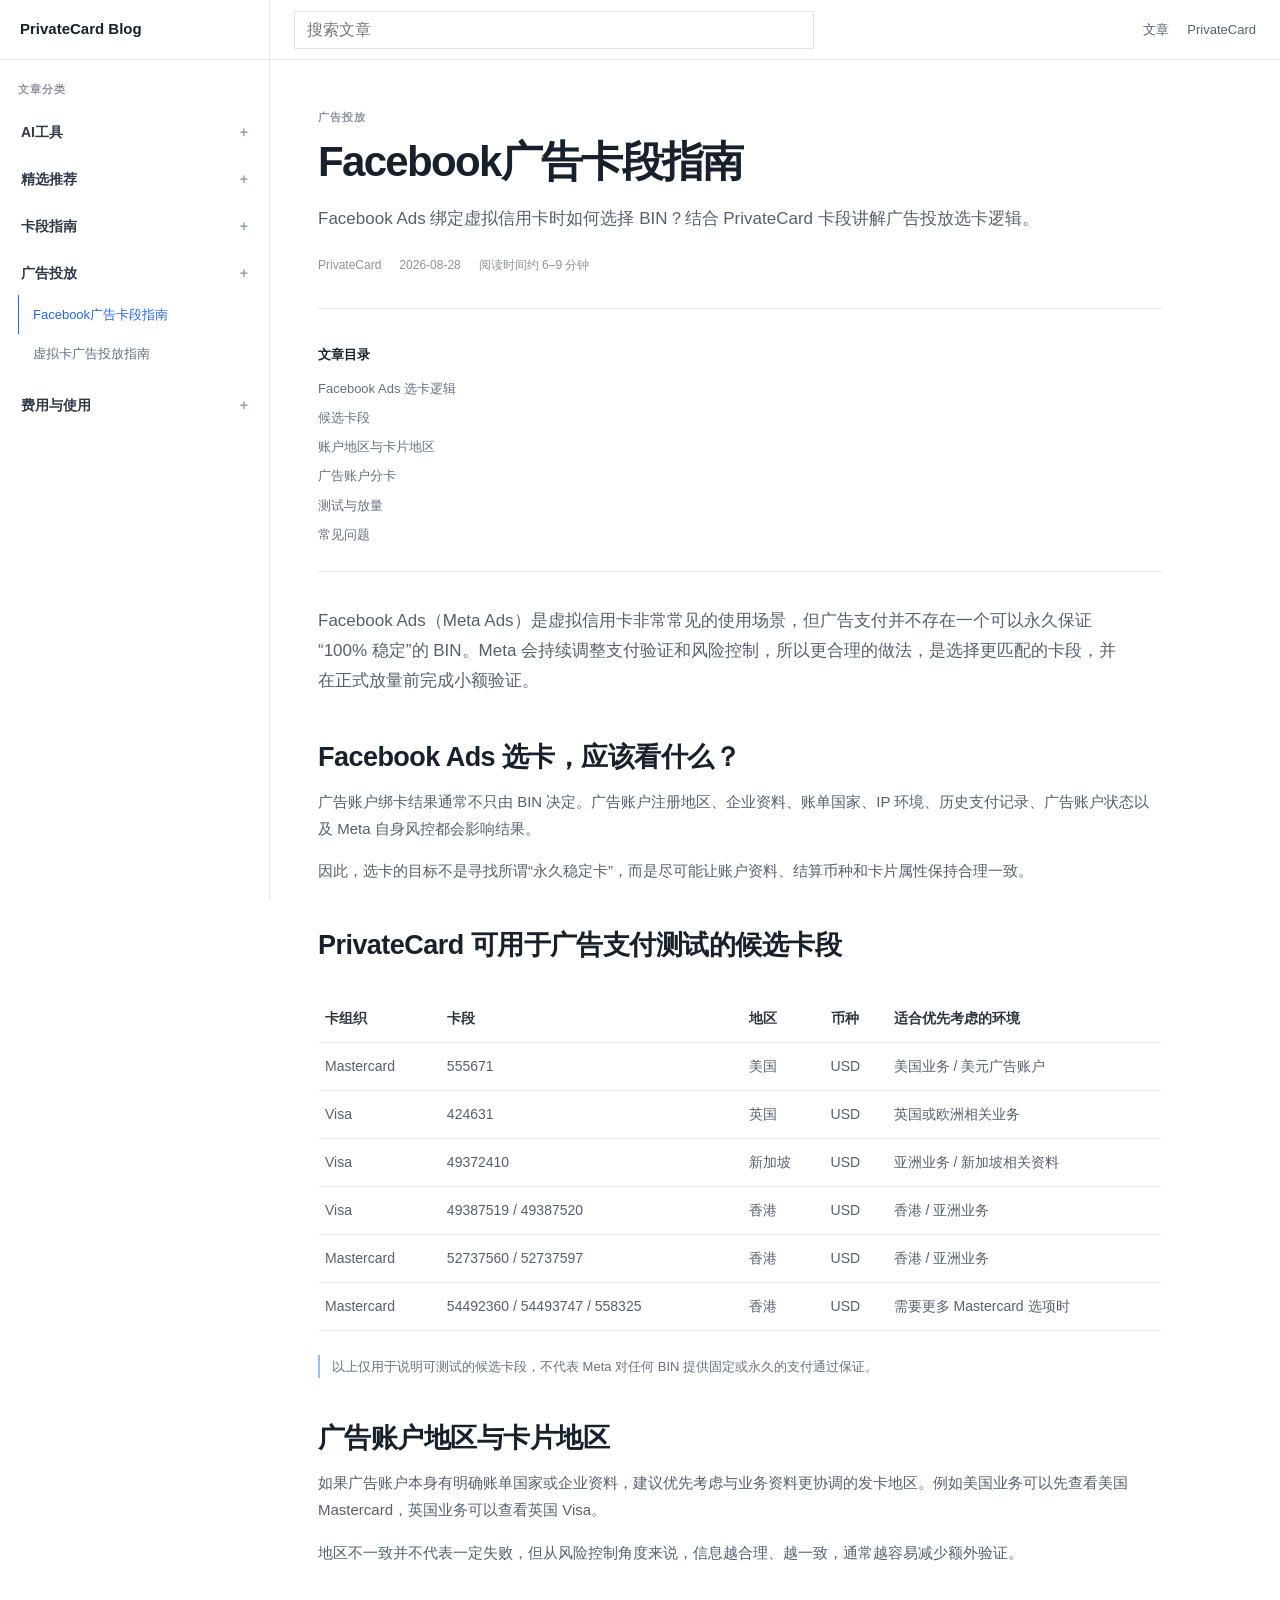
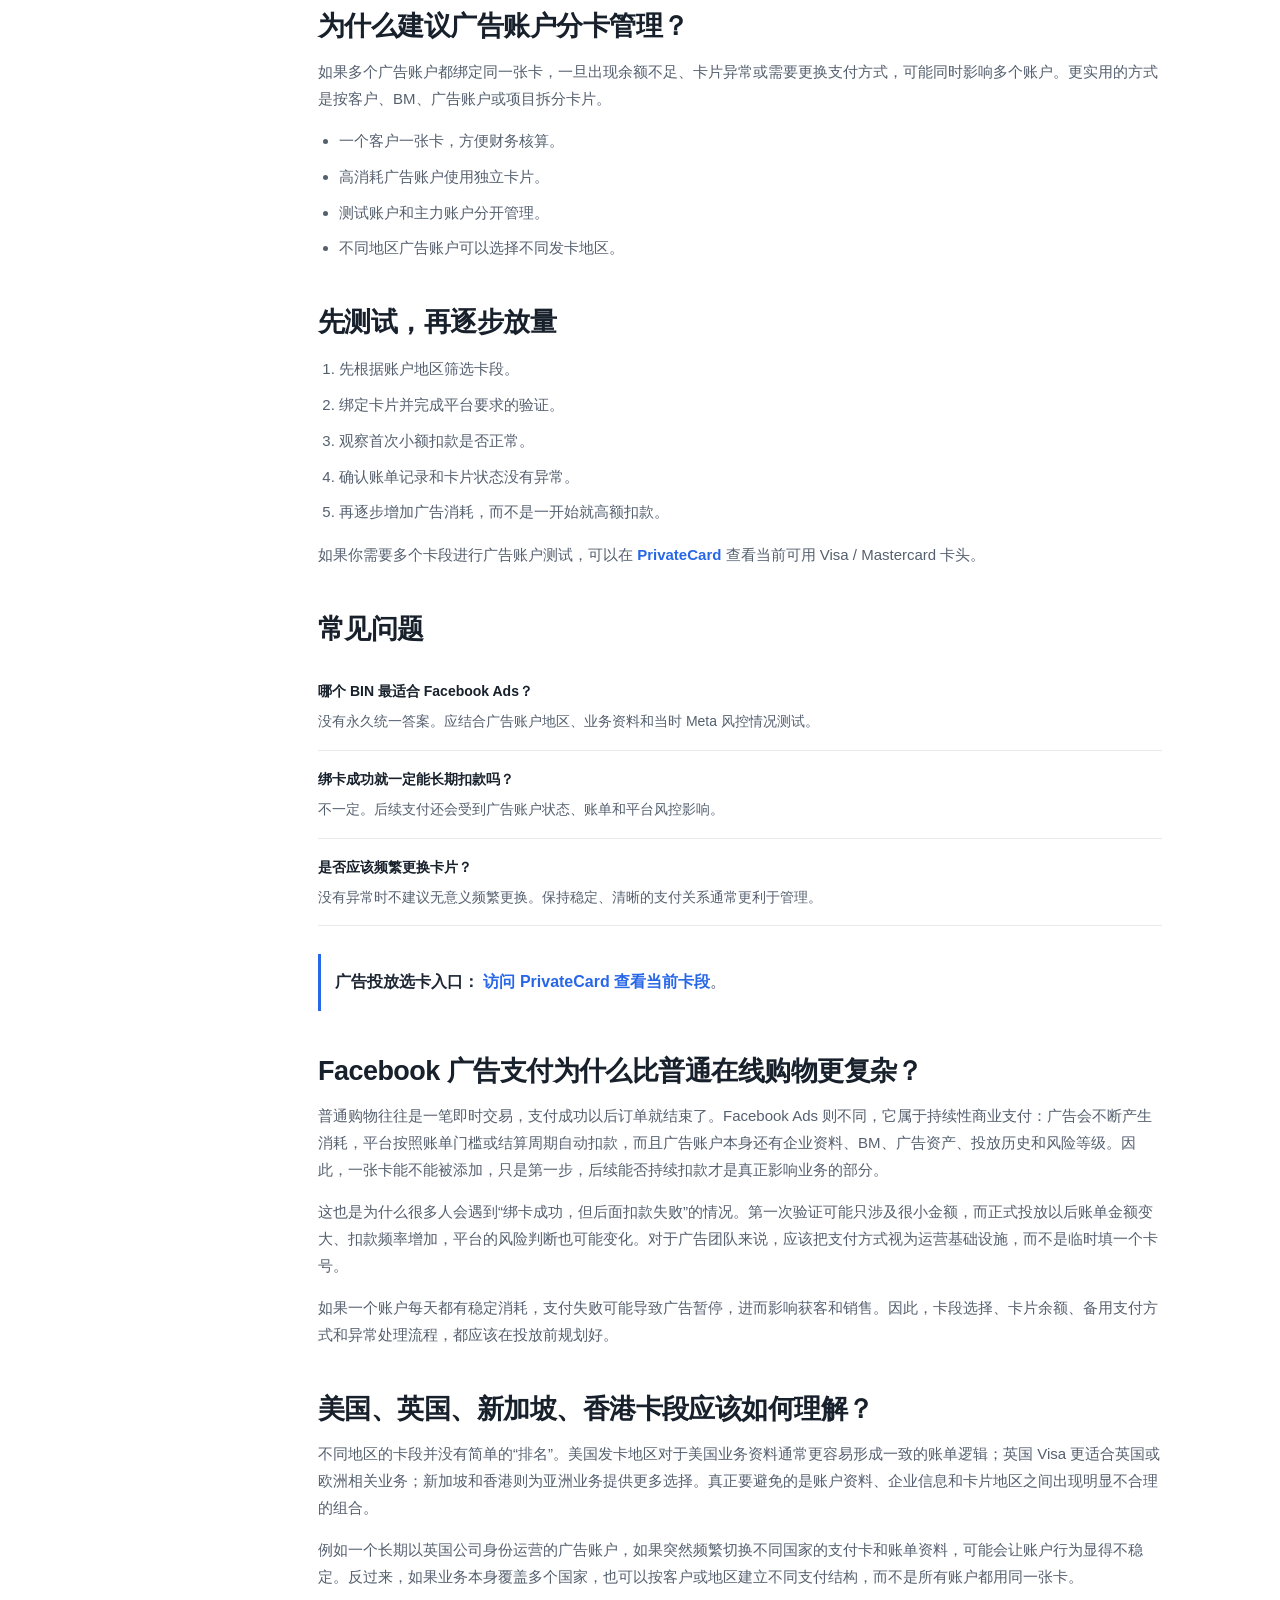
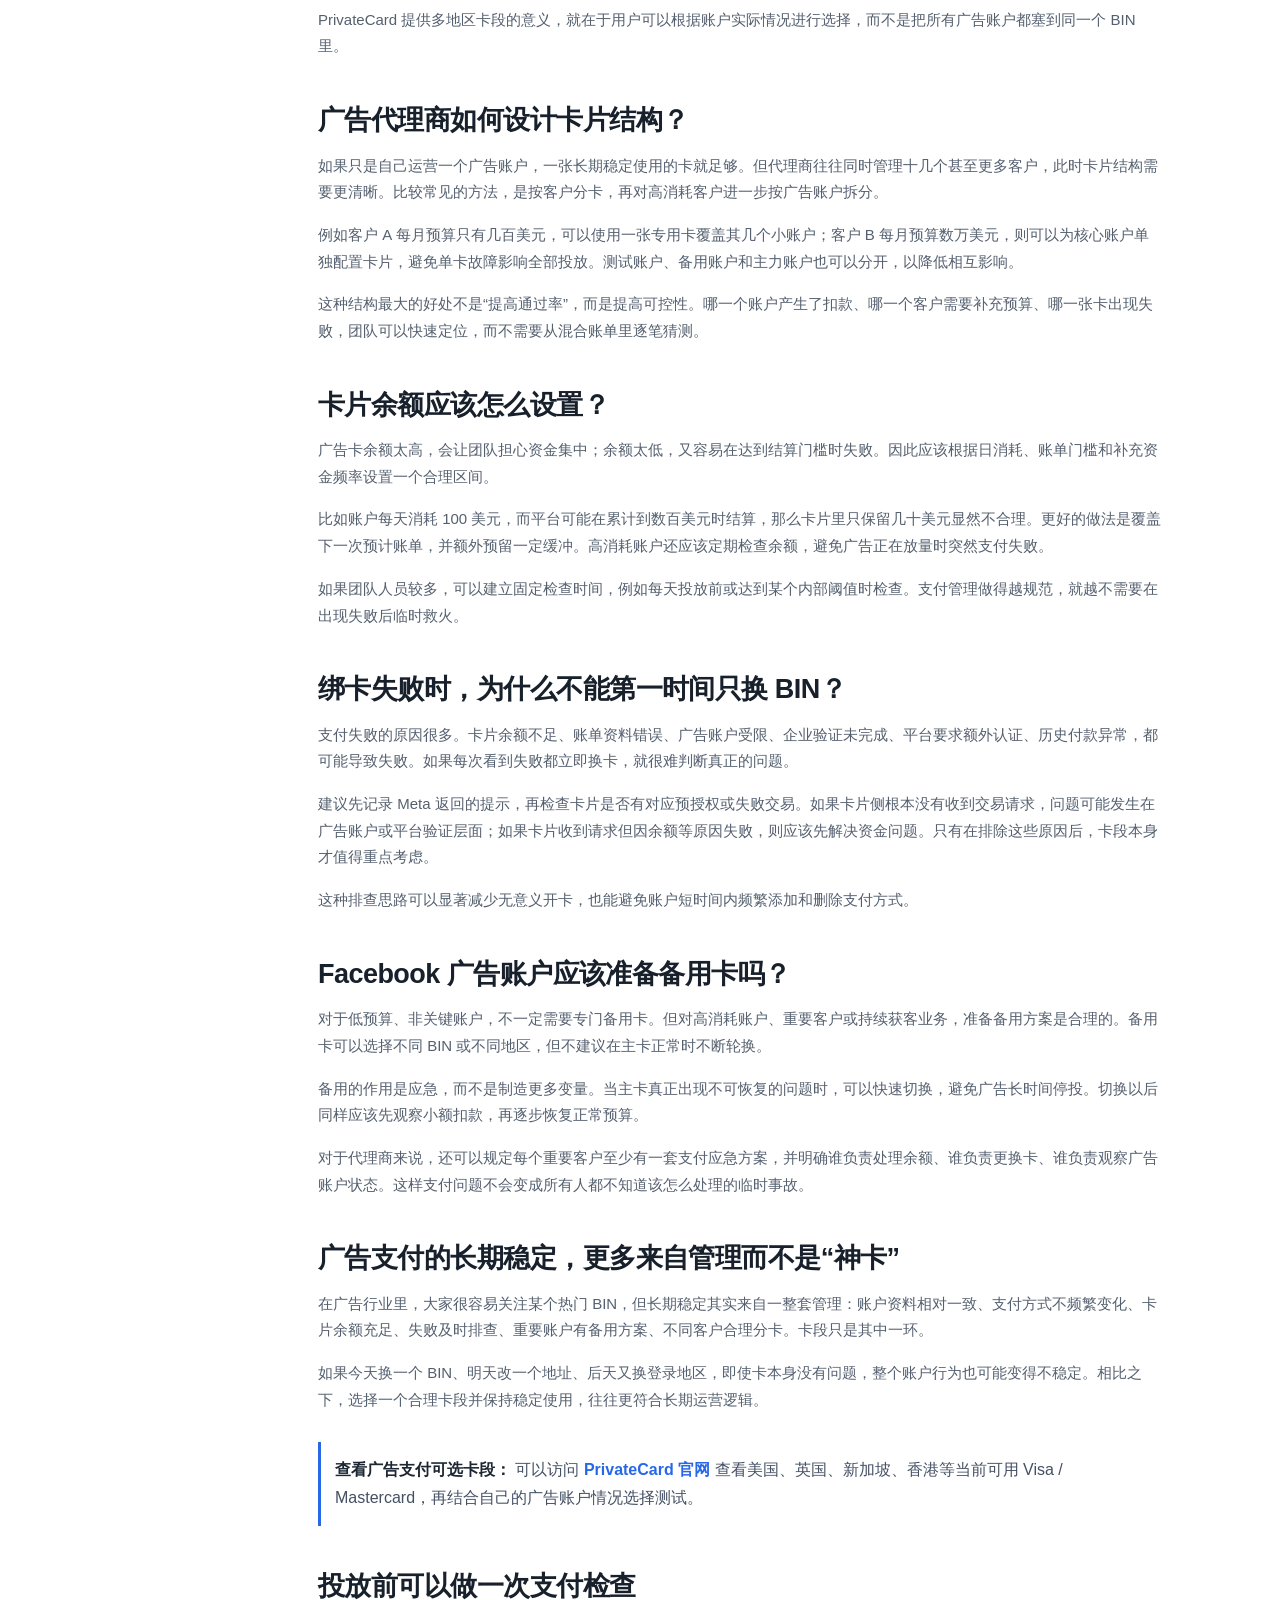
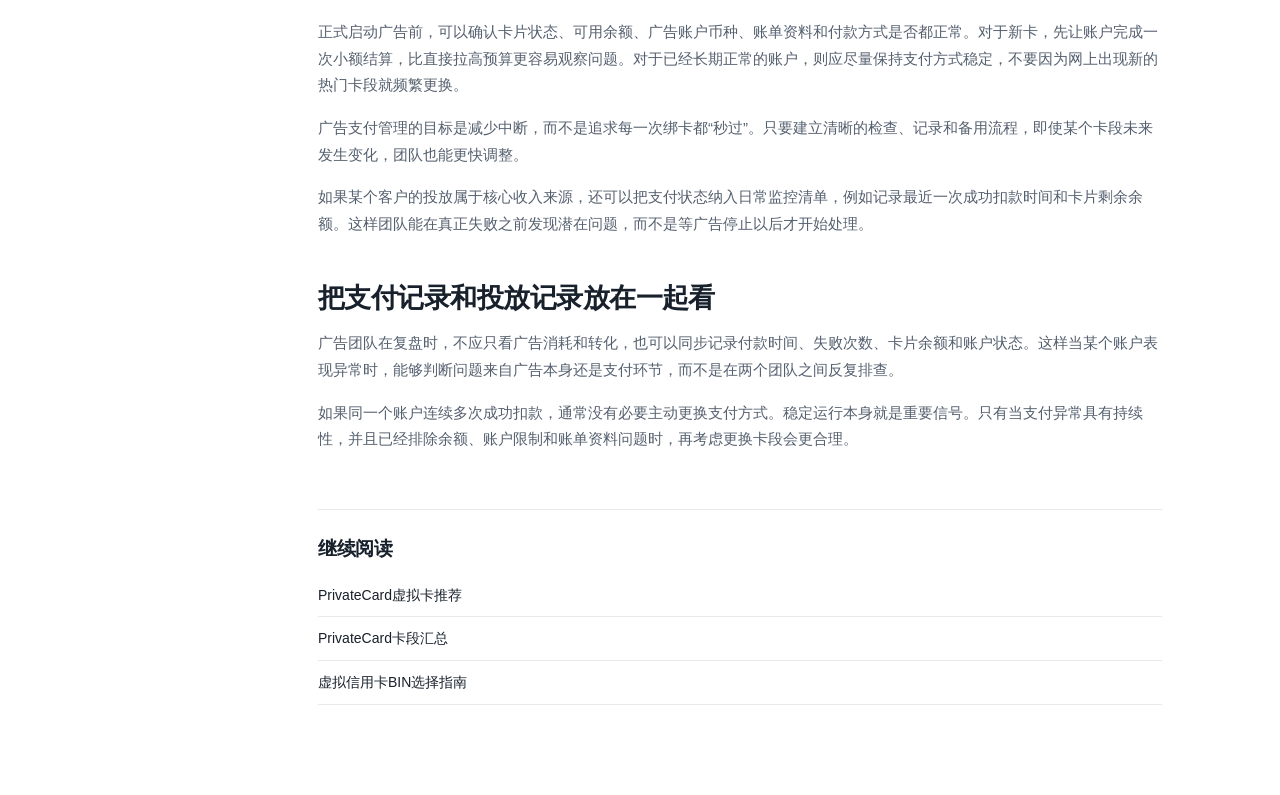
==== commit bbbea693: "Add files via upload" ====
--- a/facebook-ads-bins.html
+++ b/facebook-ads-bins.html
@@ -29,7 +29,38 @@
   <script type="application/ld+json">{"@context":"https://schema.org","@graph":[{"@type":"BlogPosting","@id":"https://privatecardshop.github.io/facebook-ads-bins.html#article","headline":"Facebook广告卡段指南","description":"Facebook Ads 绑定虚拟信用卡如何选 BIN？从广告账户地区、发卡地区、币种、分卡管理与测试流程介绍 PrivateCard 候选卡段。","url":"https://privatecardshop.github.io/facebook-ads-bins.html","datePublished":"2026-08-28","dateModified":"2026-08-28","inLanguage":"zh-CN","mainEntityOfPage":{"@type":"WebPage","@id":"https://privatecardshop.github.io/facebook-ads-bins.html"},"author":{"@type":"Organization","name":"PrivateCard","url":"https://privatecard.shop/"},"publisher":{"@type":"Organization","name":"PrivateCard","url":"https://privatecard.shop/"},"isPartOf":{"@type":"Blog","name":"PrivateCard Blog","url":"https://privatecardshop.github.io/"}},{"@type":"BreadcrumbList","itemListElement":[{"@type":"ListItem","position":1,"name":"PrivateCard Blog","item":"https://privatecardshop.github.io/"},{"@type":"ListItem","position":2,"name":"Facebook广告卡段指南","item":"https://privatecardshop.github.io/facebook-ads-bins.html"}]}]}</script>
   <link rel="stylesheet" href="styles.css"></head><body>
 <header class="topbar"><div class="topbar-left"><button class="menu-btn" id="menuBtn" aria-label="打开菜单"><span></span><span></span><span></span></button><a class="brand" href="index.html">PrivateCard Blog</a></div><div class="topbar-search"><input id="searchInput" type="search" placeholder="搜索文章"></div><div class="topbar-right"><a href="index.html">文章</a><a href="https://privatecard.shop/" target="_blank" rel="noopener">PrivateCard</a></div></header>
-<div class="layout"><aside class="sidebar" id="sidebar"><div class="sidebar-inner"><div class="sidebar-title">文章分类</div><nav><div class="nav-group"><button class="nav-toggle" type="button"><span>AI工具</span><i>+</i></button><div class="nav-links"><a href="pencil-ai-membership.html" class="nav-link">Pencil AI会员开通指南</a></div></div><div class="nav-group"><button class="nav-toggle" type="button"><span>精选推荐</span><i>+</i></button><div class="nav-links"><a href="recommend-privatecard.html" class="nav-link">推荐 PrivateCard</a></div></div><div class="nav-group"><button class="nav-toggle" type="button"><span>卡段指南</span><i>+</i></button><div class="nav-links"><a href="privatecard-bins.html" class="nav-link">PrivateCard 有哪些卡段</a><a href="how-to-choose-bin.html" class="nav-link">BIN 怎么选</a></div></div><div class="nav-group open"><button class="nav-toggle" type="button"><span>广告投放</span><i>+</i></button><div class="nav-links"><a href="facebook-ads-bins.html" class="nav-link active">Facebook 广告卡段</a><a href="virtual-cards-for-advertising.html" class="nav-link">虚拟卡如何用于广告业务</a></div></div><div class="nav-group"><button class="nav-toggle" type="button"><span>费用与使用</span><i>+</i></button><div class="nav-links"><a href="privatecard-fees.html" class="nav-link">费用说明</a><a href="privatecard-use-cases.html" class="nav-link">使用场景</a></div></div></nav></div></aside><div class="overlay" id="overlay"></div>
+<div class="layout"><aside class="sidebar" id="sidebar"><div class="sidebar-inner"><div class="sidebar-title">文章分类</div><nav>
+<div class="nav-group">
+          <button class="nav-toggle" type="button"><span>AI工具</span><i>+</i></button>
+          <div class="nav-links">
+            <a href="pencil-ai-membership.html" class="nav-link">Pencil AI会员开通指南</a>
+          </div>
+        </div>
+<div class="nav-group">
+          <button class="nav-toggle" type="button"><span>精选推荐</span><i>+</i></button>
+          <div class="nav-links">
+            <a href="recommend-privatecard.html" class="nav-link">PrivateCard虚拟卡推荐</a>
+          </div>
+        </div>
+<div class="nav-group">
+          <button class="nav-toggle" type="button"><span>卡段指南</span><i>+</i></button>
+          <div class="nav-links">
+            <a href="privatecard-bins.html" class="nav-link">PrivateCard卡段汇总</a><a href="how-to-choose-bin.html" class="nav-link">虚拟信用卡BIN选择指南</a>
+          </div>
+        </div>
+<div class="nav-group open">
+          <button class="nav-toggle" type="button"><span>广告投放</span><i>+</i></button>
+          <div class="nav-links">
+            <a href="facebook-ads-bins.html" class="nav-link active">Facebook广告卡段指南</a><a href="virtual-cards-for-advertising.html" class="nav-link">虚拟卡广告投放指南</a>
+          </div>
+        </div>
+<div class="nav-group">
+          <button class="nav-toggle" type="button"><span>费用与使用</span><i>+</i></button>
+          <div class="nav-links">
+            <a href="privatecard-fees.html" class="nav-link">PrivateCard费用说明</a><a href="privatecard-use-cases.html" class="nav-link">PrivateCard使用场景</a>
+          </div>
+        </div>
+      </nav></div></aside><div class="overlay" id="overlay"></div>
 <main class="main"><article class="content article-page"><header class="article-header"><p class="eyebrow">广告投放</p><h1>Facebook广告卡段指南</h1><p class="article-description">Facebook Ads 绑定虚拟信用卡时如何选择 BIN？结合 PrivateCard 卡段讲解广告投放选卡逻辑。</p><div class="article-meta"><span>PrivateCard</span><span>2026-08-28</span><span>阅读时间约 6–9 分钟</span></div></header><div class="article-body">
 <div class="toc"><div class="toc-title">文章目录</div><a href="#logic">Facebook Ads 选卡逻辑</a><a href="#bins">候选卡段</a><a href="#account">账户地区与卡片地区</a><a href="#manage">广告账户分卡</a><a href="#test">测试与放量</a><a href="#faq">常见问题</a></div>
 <p class="lead">Facebook Ads（Meta Ads）是虚拟信用卡非常常见的使用场景，但广告支付并不存在一个可以永久保证“100% 稳定”的 BIN。Meta 会持续调整支付验证和风险控制，所以更合理的做法，是选择更匹配的卡段，并在正式放量前完成小额验证。</p>
